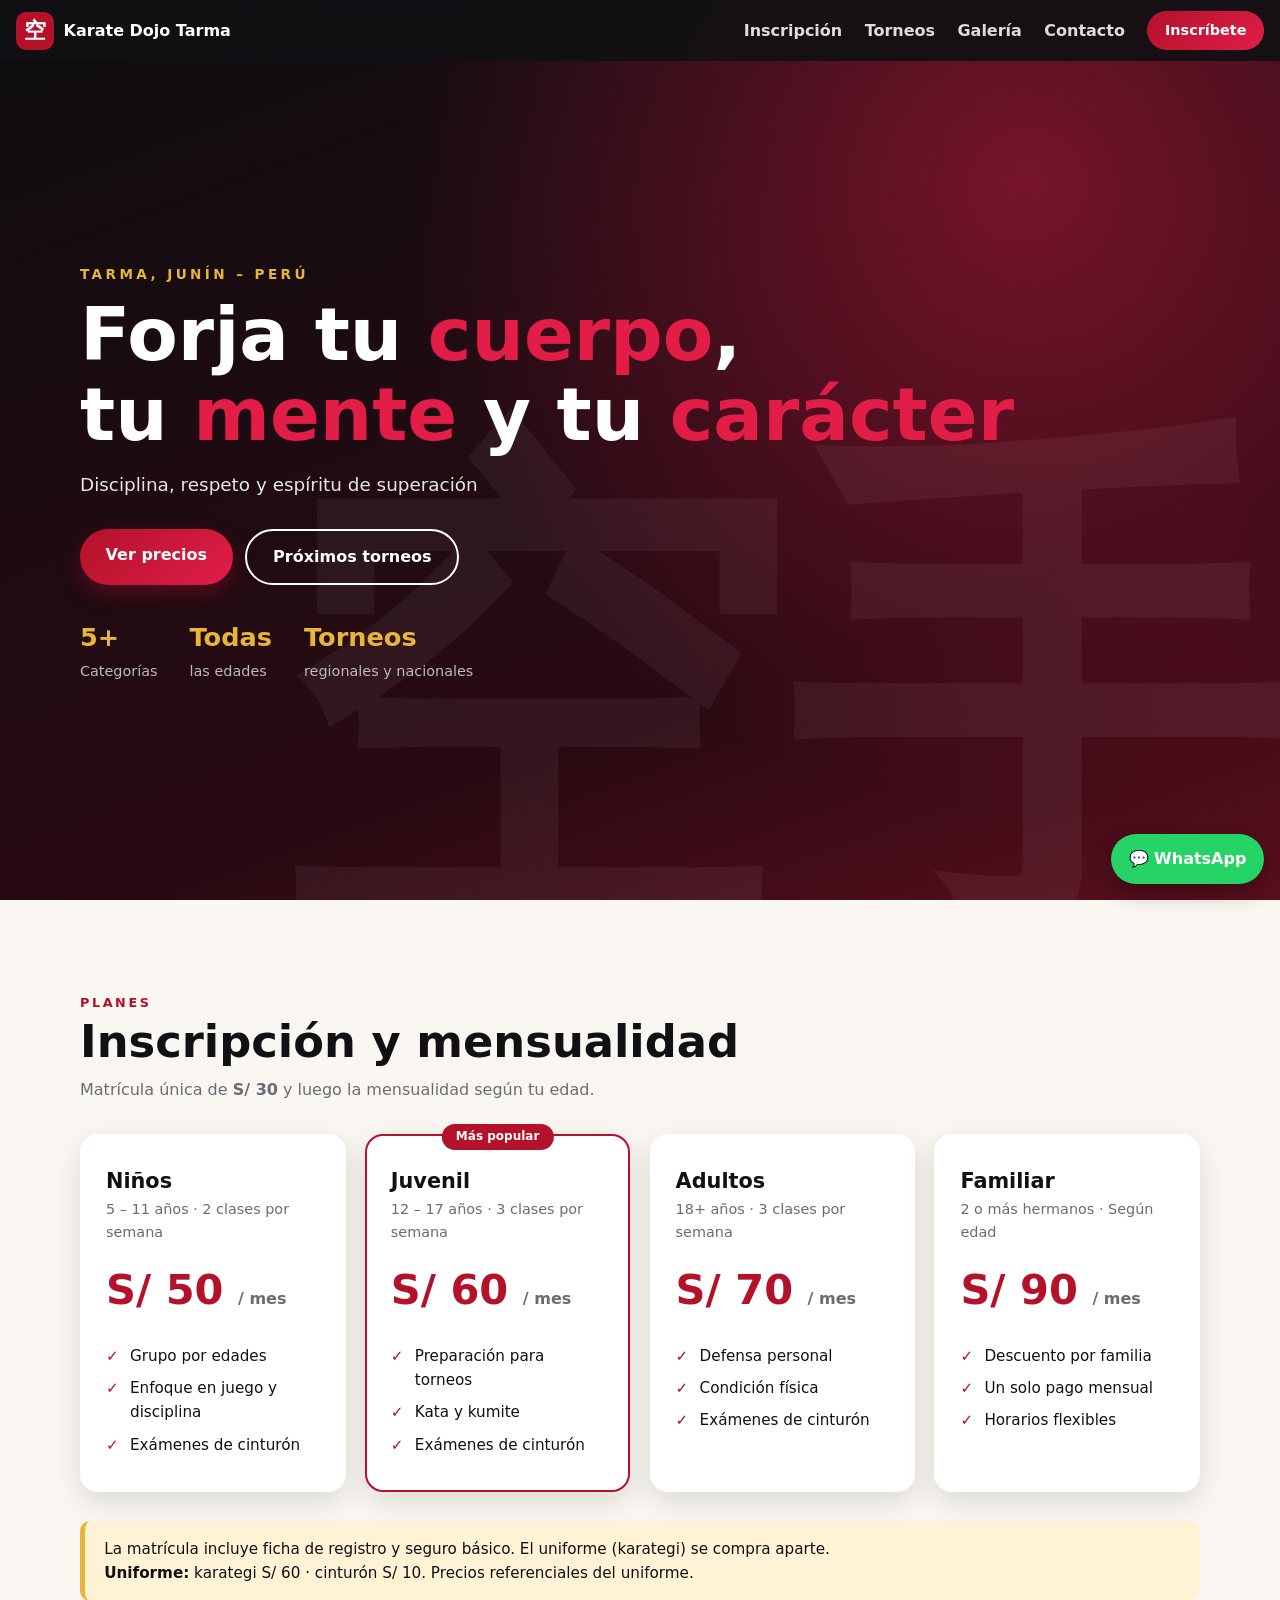
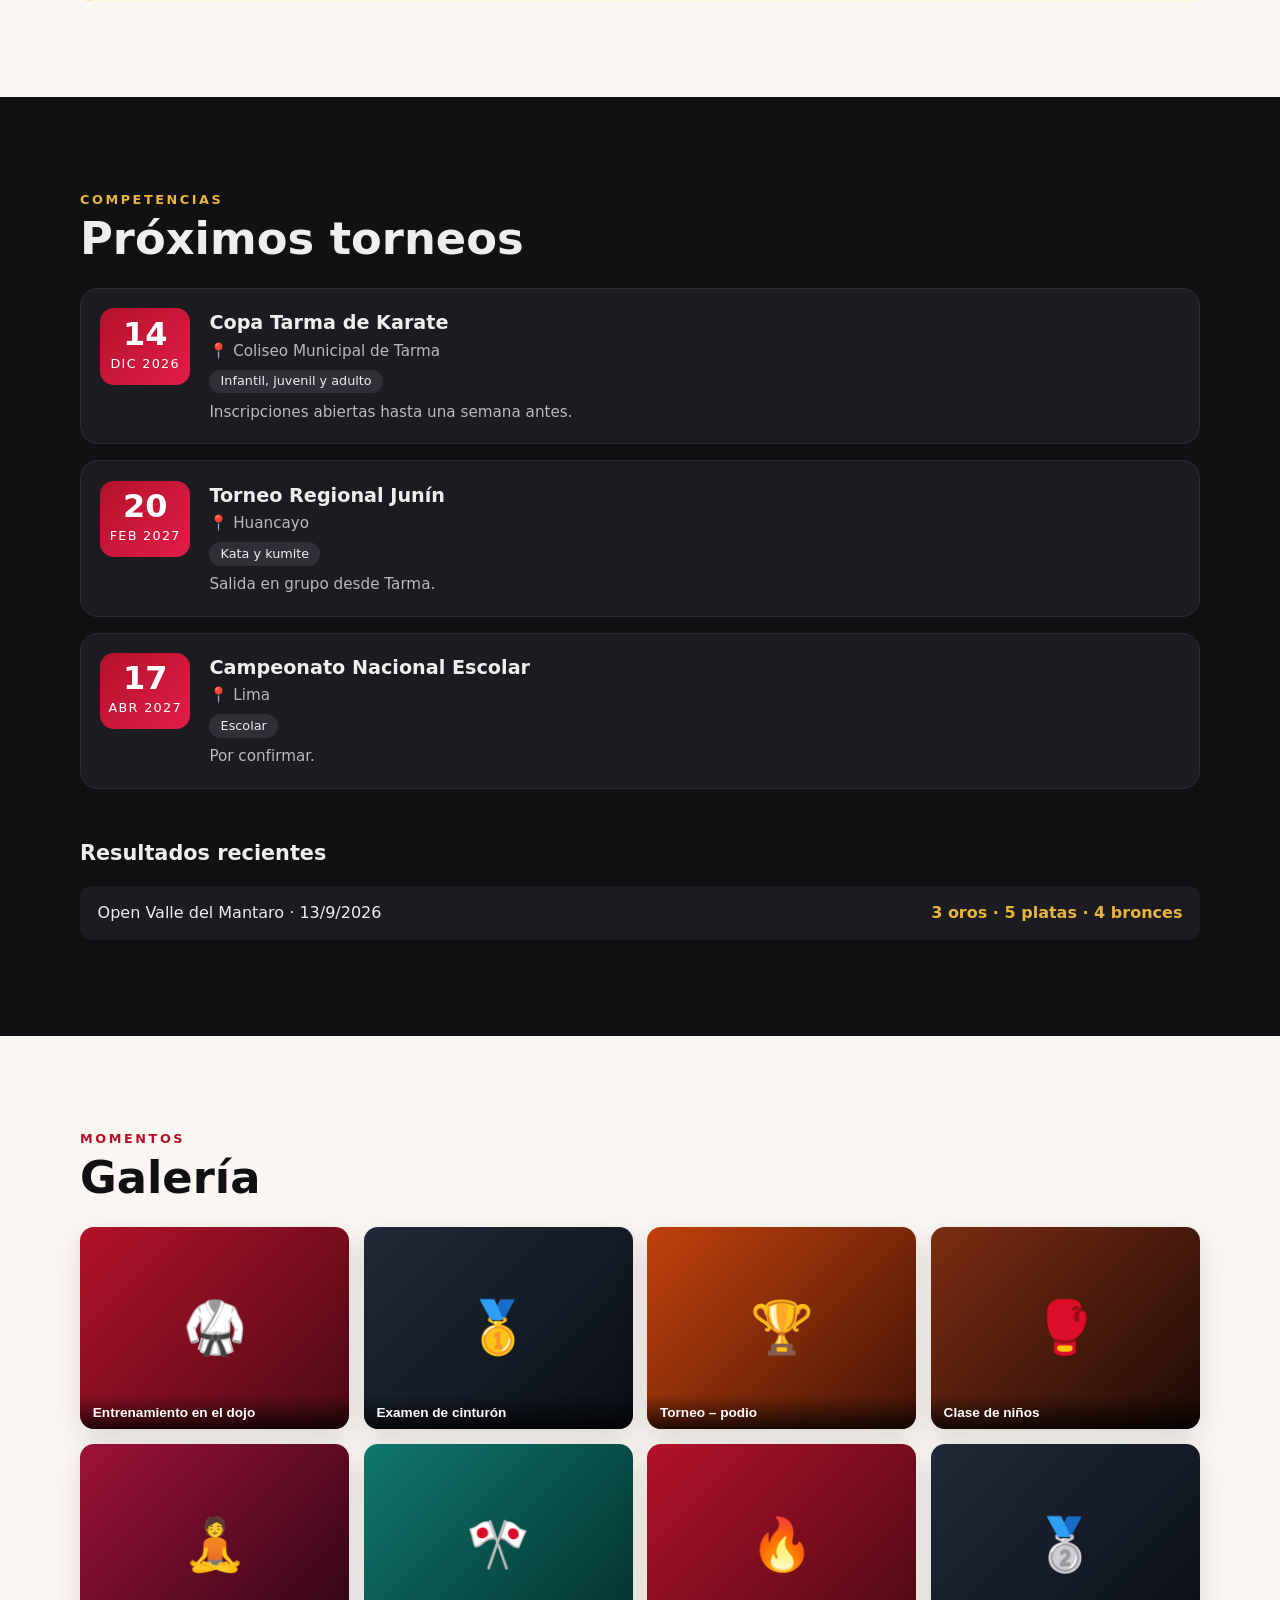
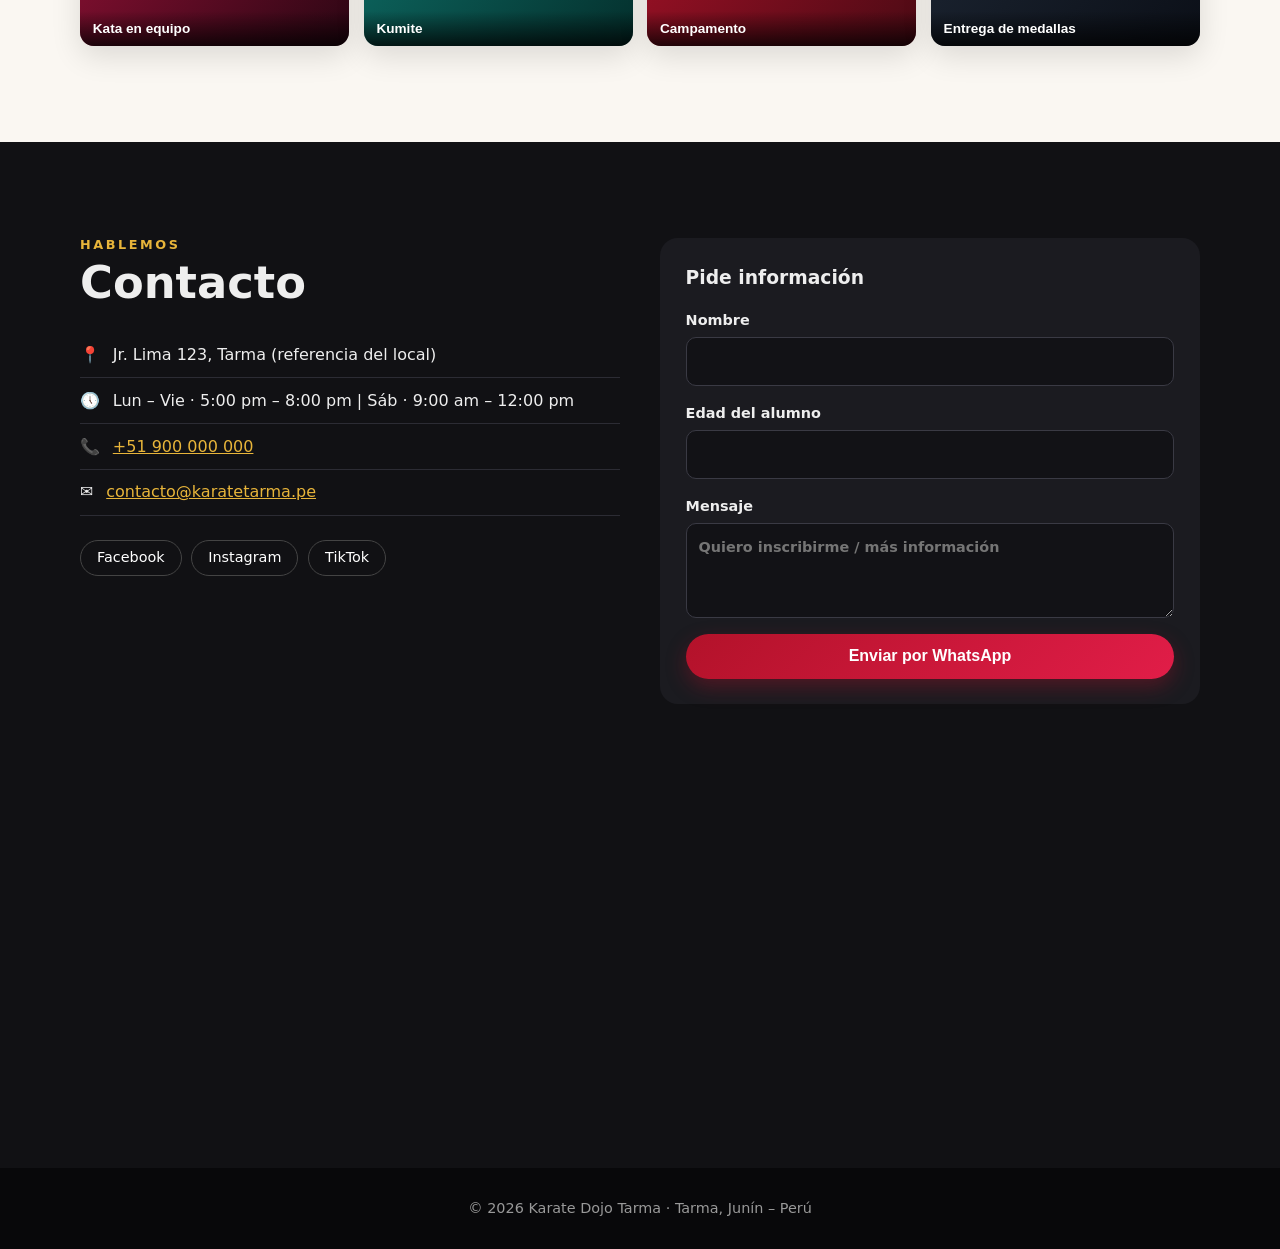
==== index.html @ 1d6685cf "Agrega página web estática de karate para Tarma Co-Authored-By: Claude Sonnet 5.5 <noreply@anthropic" ====
<!doctype html>
<html lang="es">
<head>
  <meta charset="utf-8">
  <meta name="viewport" content="width=device-width, initial-scale=1">
  <title>Karate Tarma – Inscripciones, torneos y contacto</title>
  <meta name="description" content="Academia de karate en Tarma, Junín. Precios de inscripción, próximos torneos, galería y contacto.">
  <meta name="theme-color" content="#b3122a">
  <link rel="icon" href="data:image/svg+xml,%3Csvg xmlns='http://www.w3.org/2000/svg' viewBox='0 0 100 100'%3E%3Crect width='100' height='100' rx='22' fill='%23b3122a'/%3E%3Ctext x='50' y='70' font-size='60' text-anchor='middle' fill='white'%3E空%3C/text%3E%3C/svg%3E">
  <link rel="stylesheet" href="css/styles.css">
</head>
<body>

<header class="nav" id="top">
  <a class="brand" href="#inicio"><span class="logo">空</span><span id="brandName">Karate Tarma</span></a>
  <button class="burger" id="burger" aria-label="Abrir menú" aria-expanded="false"><span></span><span></span><span></span></button>
  <nav id="menu">
    <a href="#inscripcion">Inscripción</a>
    <a href="#torneos">Torneos</a>
    <a href="#galeria">Galería</a>
    <a href="#contacto">Contacto</a>
    <a class="btn btn-sm" href="#contacto">Inscríbete</a>
  </nav>
</header>

<main>
  <section class="hero" id="inicio">
    <div class="hero-kanji" aria-hidden="true">空手</div>
    <div class="wrap hero-in">
      <p class="eyebrow" id="heroCiudad">Tarma, Junín</p>
      <h1>Forja tu <span>cuerpo</span>,<br>tu <span>mente</span> y tu <span>carácter</span></h1>
      <p class="lead" id="heroLema"></p>
      <div class="cta">
        <a class="btn" href="#inscripcion">Ver precios</a>
        <a class="btn btn-ghost" href="#torneos">Próximos torneos</a>
      </div>
      <ul class="stats">
        <li><b>5+</b><span>Categorías</span></li>
        <li><b>Todas</b><span>las edades</span></li>
        <li><b>Torneos</b><span>regionales y nacionales</span></li>
      </ul>
    </div>
  </section>

  <section class="sec" id="inscripcion">
    <div class="wrap">
      <h2 class="title"><small>Planes</small>Inscripción y mensualidad</h2>
      <p class="sub">Matrícula única de <b id="matricula"></b> y luego la mensualidad según tu edad.</p>
      <div class="cards" id="planes"></div>
      <div class="note" id="notaPrecios"></div>
    </div>
  </section>

  <section class="sec dark" id="torneos">
    <div class="wrap">
      <h2 class="title"><small>Competencias</small>Próximos torneos</h2>
      <div class="timeline" id="listaTorneos"></div>
      <h3 class="h3">Resultados recientes</h3>
      <div class="results" id="listaResultados"></div>
    </div>
  </section>

  <section class="sec" id="galeria">
    <div class="wrap">
      <h2 class="title"><small>Momentos</small>Galería</h2>
      <div class="grid" id="grid"></div>
    </div>
  </section>

  <section class="sec dark" id="contacto">
    <div class="wrap two">
      <div>
        <h2 class="title"><small>Hablemos</small>Contacto</h2>
        <ul class="info" id="info"></ul>
        <div class="social" id="social"></div>
      </div>
      <form class="form" id="form">
        <h3>Pide información</h3>
        <label>Nombre<input name="nombre" required autocomplete="name"></label>
        <label>Edad del alumno<input name="edad" type="number" min="3" max="99" required></label>
        <label>Mensaje<textarea name="mensaje" rows="3" placeholder="Quiero inscribirme / más información"></textarea></label>
        <button class="btn" type="submit">Enviar por WhatsApp</button>
      </form>
    </div>
    <div class="wrap"><iframe class="map" id="mapa" title="Ubicación en Tarma" loading="lazy"></iframe></div>
  </section>
</main>

<footer><p id="foot"></p></footer>

<a class="wa" id="waFloat" target="_blank" rel="noopener" aria-label="WhatsApp">💬 <span>WhatsApp</span></a>

<div class="lightbox" id="lb" hidden><button id="lbClose" aria-label="Cerrar">×</button><div id="lbBody"></div><p id="lbCap"></p></div>

<script src="js/datos.js"></script>
<script src="js/app.js"></script>
</body>
</html>
---- css/styles.css ----
:root{--red:#b3122a;--red2:#e11d48;--ink:#111114;--ink2:#1b1b20;--paper:#faf7f2;--mut:#6b6b73;--gold:#e8b53a;--r:18px;--sh:0 10px 30px rgba(0,0,0,.12)}
*{box-sizing:border-box;margin:0;padding:0}
html{scroll-behavior:smooth;scroll-padding-top:70px}
body{font-family:system-ui,-apple-system,"Segoe UI",Roboto,sans-serif;color:var(--ink);background:var(--paper);line-height:1.6;-webkit-text-size-adjust:100%}
img{max-width:100%;display:block}
.wrap{width:min(1120px,100% - 32px);margin-inline:auto}
.btn{display:inline-block;background:linear-gradient(135deg,var(--red),var(--red2));color:#fff;padding:.85rem 1.6rem;border-radius:999px;font-weight:700;text-decoration:none;border:0;cursor:pointer;font-size:1rem;box-shadow:0 8px 20px rgba(179,18,42,.35);transition:transform .2s}
.btn:hover{transform:translateY(-2px)}
.btn-sm{padding:.5rem 1.1rem;font-size:.9rem;box-shadow:none}
.btn-ghost{background:transparent;border:2px solid #fff;box-shadow:none}

/* nav */
.nav{position:fixed;inset:0 0 auto 0;z-index:50;display:flex;align-items:center;justify-content:space-between;padding:.7rem 1rem;background:rgba(17,17,20,.92);backdrop-filter:blur(8px);color:#fff}
.brand{display:flex;align-items:center;gap:.6rem;color:#fff;text-decoration:none;font-weight:800}
.logo{display:grid;place-items:center;width:38px;height:38px;border-radius:10px;background:var(--red);font-size:1.4rem}
.nav nav{display:flex;align-items:center;gap:1.4rem}
.nav nav a{color:#ddd;text-decoration:none;font-weight:600}
.nav nav a:hover{color:#fff}
.nav nav .btn{color:#fff}
.burger{display:none;background:none;border:0;width:40px;height:40px;cursor:pointer;flex-direction:column;justify-content:center;gap:5px;align-items:center}
.burger span{width:24px;height:3px;background:#fff;border-radius:2px}

/* hero */
.hero{position:relative;min-height:100svh;display:flex;align-items:center;color:#fff;overflow:hidden;
  background:radial-gradient(circle at 80% 20%,rgba(225,29,72,.45),transparent 50%),linear-gradient(160deg,#0d0d10,#2a0a12 70%,#5b0f1e)}
.hero-kanji{position:absolute;right:-2%;bottom:-6%;font-size:min(48vw,520px);font-weight:900;color:rgba(255,255,255,.05);line-height:1;pointer-events:none}
.hero-in{position:relative;padding:6rem 0 3rem}
.eyebrow{text-transform:uppercase;letter-spacing:.25em;color:var(--gold);font-weight:700;font-size:.85rem}
.hero h1{font-size:clamp(2.2rem,7vw,4.6rem);line-height:1.08;margin:.6rem 0 1rem;font-weight:900}
.hero h1 span{color:var(--red2)}
.lead{font-size:1.15rem;max-width:560px;color:#e5e5ea}
.cta{display:flex;flex-wrap:wrap;gap:.8rem;margin:1.8rem 0}
.stats{display:flex;flex-wrap:wrap;gap:2rem;list-style:none;margin-top:2rem}
.stats b{display:block;font-size:1.6rem;color:var(--gold)}
.stats span{color:#bbb;font-size:.9rem}

/* sections */
.sec{padding:clamp(3.5rem,8vw,6rem) 0}
.sec.dark{background:var(--ink);color:#eee}
.title{font-size:clamp(1.8rem,5vw,2.8rem);font-weight:900;line-height:1.15}
.title small{display:block;color:var(--red);text-transform:uppercase;letter-spacing:.2em;font-size:.8rem;margin-bottom:.3rem}
.dark .title small{color:var(--gold)}
.sub{color:var(--mut);margin:.6rem 0 2rem}
.h3{margin:3rem 0 1rem;font-size:1.3rem}

/* precios */
.cards{display:grid;grid-template-columns:repeat(auto-fit,minmax(230px,1fr));gap:1.2rem;margin-top:1.5rem}
.card{position:relative;background:#fff;border-radius:var(--r);padding:1.8rem 1.5rem;box-shadow:var(--sh);border:2px solid transparent;transition:transform .25s}
.card:hover{transform:translateY(-6px)}
.card.hot{border-color:var(--red);transform:scale(1.02)}
.card.hot::before{content:"Más popular";position:absolute;top:-12px;left:50%;transform:translateX(-50%);background:var(--red);color:#fff;font-size:.75rem;font-weight:700;padding:.2rem .9rem;border-radius:99px}
.card h3{font-size:1.3rem}
.card .age{color:var(--mut);font-size:.9rem}
.price{font-size:2.6rem;font-weight:900;color:var(--red);margin:.8rem 0 0}
.price small{font-size:1rem;color:var(--mut);font-weight:600}
.card ul{list-style:none;margin-top:1rem}
.card li{padding:.25rem 0 .25rem 1.5rem;position:relative;font-size:.95rem}
.card li::before{content:"✓";position:absolute;left:0;color:var(--red);font-weight:900}
.note{margin-top:1.8rem;background:#fff3d6;border-left:5px solid var(--gold);padding:1rem 1.2rem;border-radius:10px;font-size:.95rem}

/* torneos */
.timeline{display:grid;gap:1rem;margin-top:1.5rem}
.t{display:grid;grid-template-columns:90px 1fr;gap:1.2rem;background:var(--ink2);border-radius:var(--r);padding:1.2rem;border:1px solid #2c2c34}
.date{background:linear-gradient(135deg,var(--red),var(--red2));border-radius:14px;text-align:center;padding:.6rem .2rem;color:#fff;align-self:start}
.date b{display:block;font-size:2rem;line-height:1}
.date span{font-size:.8rem;text-transform:uppercase;letter-spacing:.1em}
.t h3{font-size:1.2rem}
.t p{color:#b9b9c2;font-size:.95rem}
.tag{display:inline-block;background:#2f2f38;border-radius:99px;padding:.1rem .7rem;font-size:.8rem;margin:.4rem .3rem 0 0}
.empty{color:#aaa;padding:1rem;border:2px dashed #444;border-radius:var(--r)}
.results{display:grid;gap:.7rem}
.r{background:var(--ink2);border-radius:12px;padding:.9rem 1.1rem;display:flex;flex-wrap:wrap;justify-content:space-between;gap:.4rem}
.r b{color:var(--gold)}

/* galería */
.grid{display:grid;grid-template-columns:repeat(auto-fill,minmax(230px,1fr));gap:.9rem;margin-top:1.5rem}
.ph{position:relative;aspect-ratio:4/3;border-radius:14px;overflow:hidden;cursor:pointer;border:0;padding:0;background:#ddd;box-shadow:var(--sh)}
.ph img{width:100%;height:100%;object-fit:cover;transition:transform .4s}
.ph:hover img{transform:scale(1.08)}
.ph.fake{display:grid;place-items:center;color:#fff;font-size:3.2rem}
.ph span{position:absolute;inset:auto 0 0 0;padding:.6rem .8rem;color:#fff;font-size:.85rem;font-weight:600;text-align:left;background:linear-gradient(transparent,rgba(0,0,0,.75))}
.lightbox{position:fixed;inset:0;z-index:100;background:rgba(0,0,0,.92);display:flex;flex-direction:column;align-items:center;justify-content:center;padding:1rem;color:#fff}
.lightbox[hidden]{display:none}
.lightbox img{max-height:80vh;border-radius:10px}
.lightbox .big{width:min(90vw,600px);aspect-ratio:4/3;border-radius:14px;display:grid;place-items:center;font-size:6rem}
#lbClose{position:absolute;top:10px;right:18px;background:none;border:0;color:#fff;font-size:2.6rem;cursor:pointer}
#lbCap{margin-top:.8rem}

/* contacto */
.two{display:grid;grid-template-columns:1fr 1fr;gap:2.5rem}
.info{list-style:none;margin:1.5rem 0}
.info li{padding:.6rem 0;border-bottom:1px solid #2c2c34;display:flex;gap:.8rem}
.info a{color:var(--gold)}
.social{display:flex;gap:.6rem;flex-wrap:wrap}
.social a{color:#fff;border:1px solid #444;border-radius:99px;padding:.35rem 1rem;text-decoration:none;font-size:.9rem}
.social a:hover{background:var(--red);border-color:var(--red)}
.form{background:var(--ink2);padding:1.6rem;border-radius:var(--r);display:grid;gap:1rem;align-self:start}
.form label{display:grid;gap:.3rem;font-weight:600;font-size:.9rem}
.form input,.form textarea{padding:.75rem;border-radius:10px;border:1px solid #3a3a44;background:#121216;color:#fff;font:inherit}
.form input:focus,.form textarea:focus{outline:2px solid var(--red2)}
.map{width:100%;height:320px;border:0;border-radius:var(--r);margin-top:2.5rem;filter:grayscale(.3)}
footer{background:#08080a;color:#999;text-align:center;padding:1.8rem 1rem;font-size:.9rem}
.wa{position:fixed;right:16px;bottom:16px;z-index:60;background:#25d366;color:#fff;text-decoration:none;font-weight:700;padding:.75rem 1.1rem;border-radius:99px;box-shadow:0 8px 22px rgba(0,0,0,.3)}

/* animación */
.rv{opacity:0;transform:translateY(24px);transition:.7s}
.rv.in{opacity:1;transform:none}
@media(prefers-reduced-motion:reduce){.rv{opacity:1;transform:none;transition:none}html{scroll-behavior:auto}}

/* móvil */
@media(max-width:820px){
  .burger{display:flex}
  .nav nav{position:absolute;top:100%;left:0;right:0;flex-direction:column;background:#111114;padding:1rem;gap:1rem;display:none}
  .nav nav.open{display:flex}
  .two{grid-template-columns:1fr}
  .t{grid-template-columns:72px 1fr}
  .wa span{display:none}
  .card.hot{transform:none}
  .grid{grid-template-columns:repeat(2,1fr);gap:.6rem}
  .ph.fake{font-size:2.4rem}
}
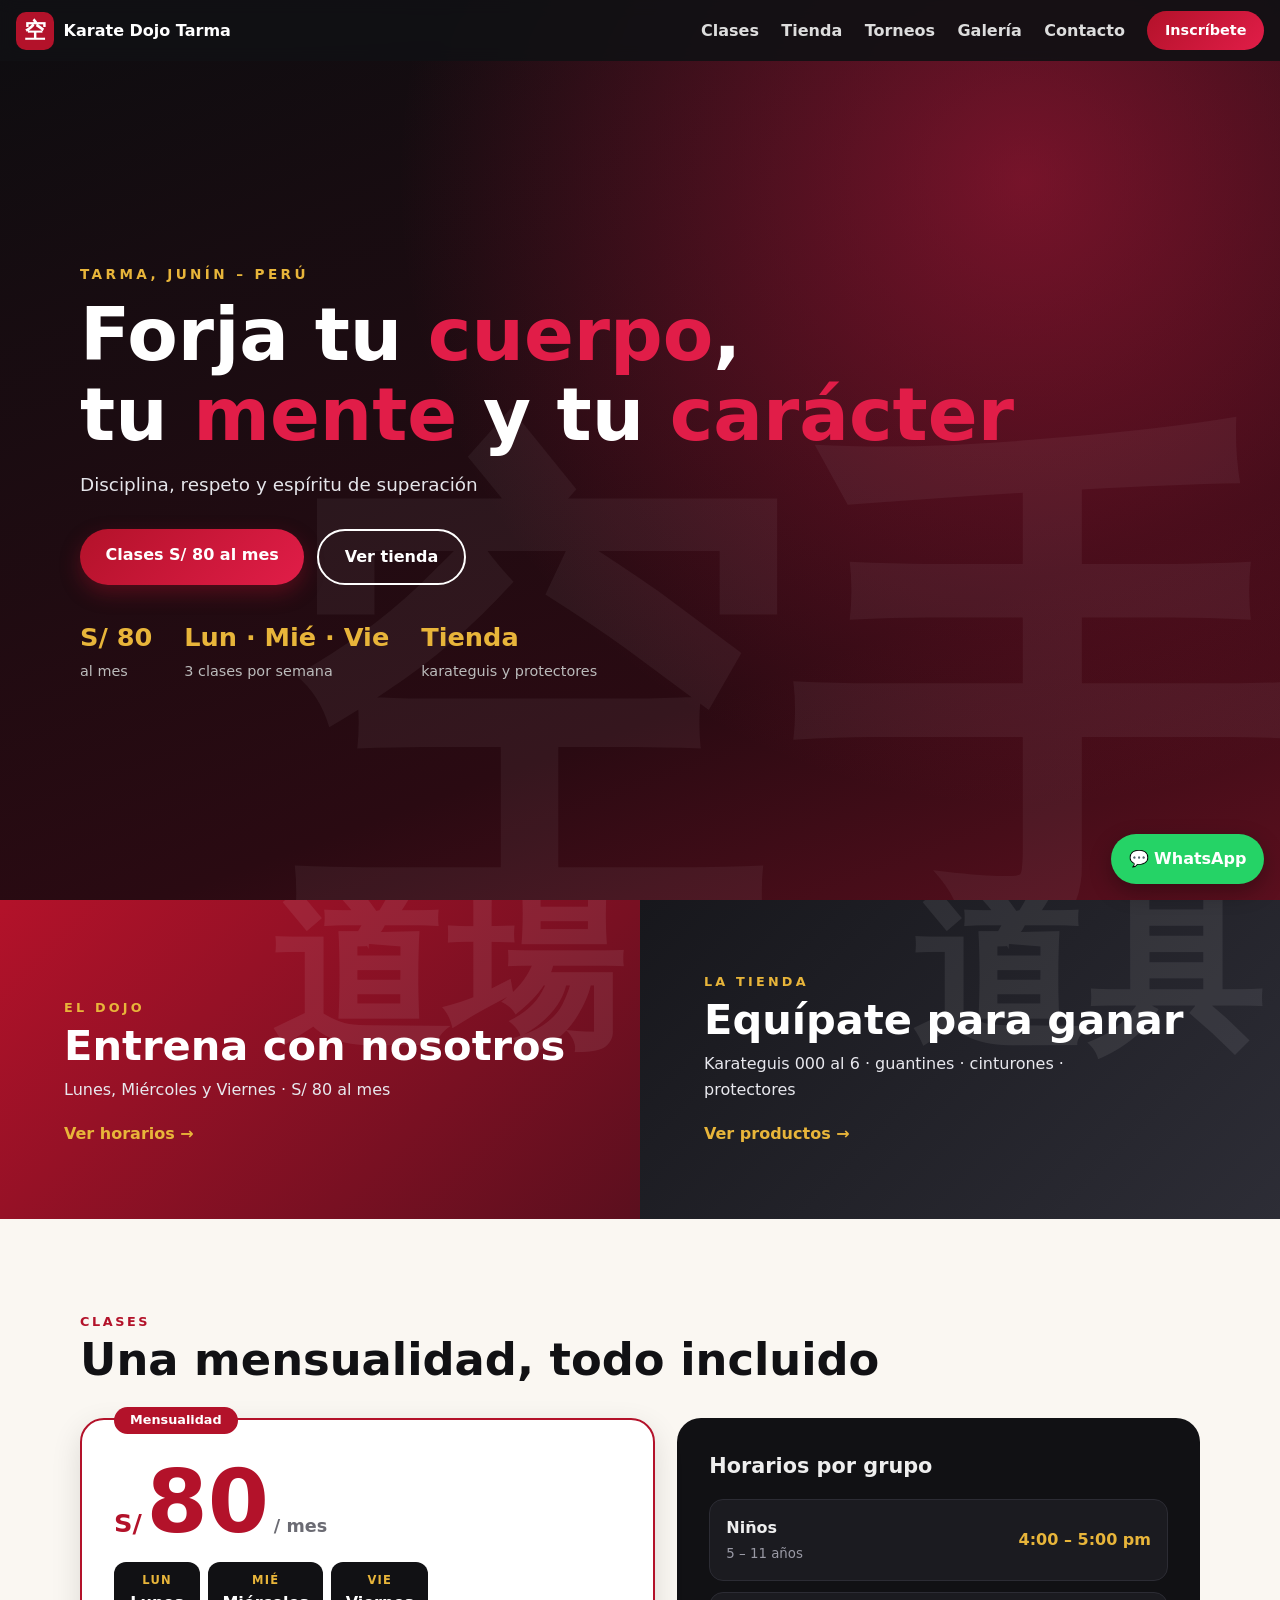
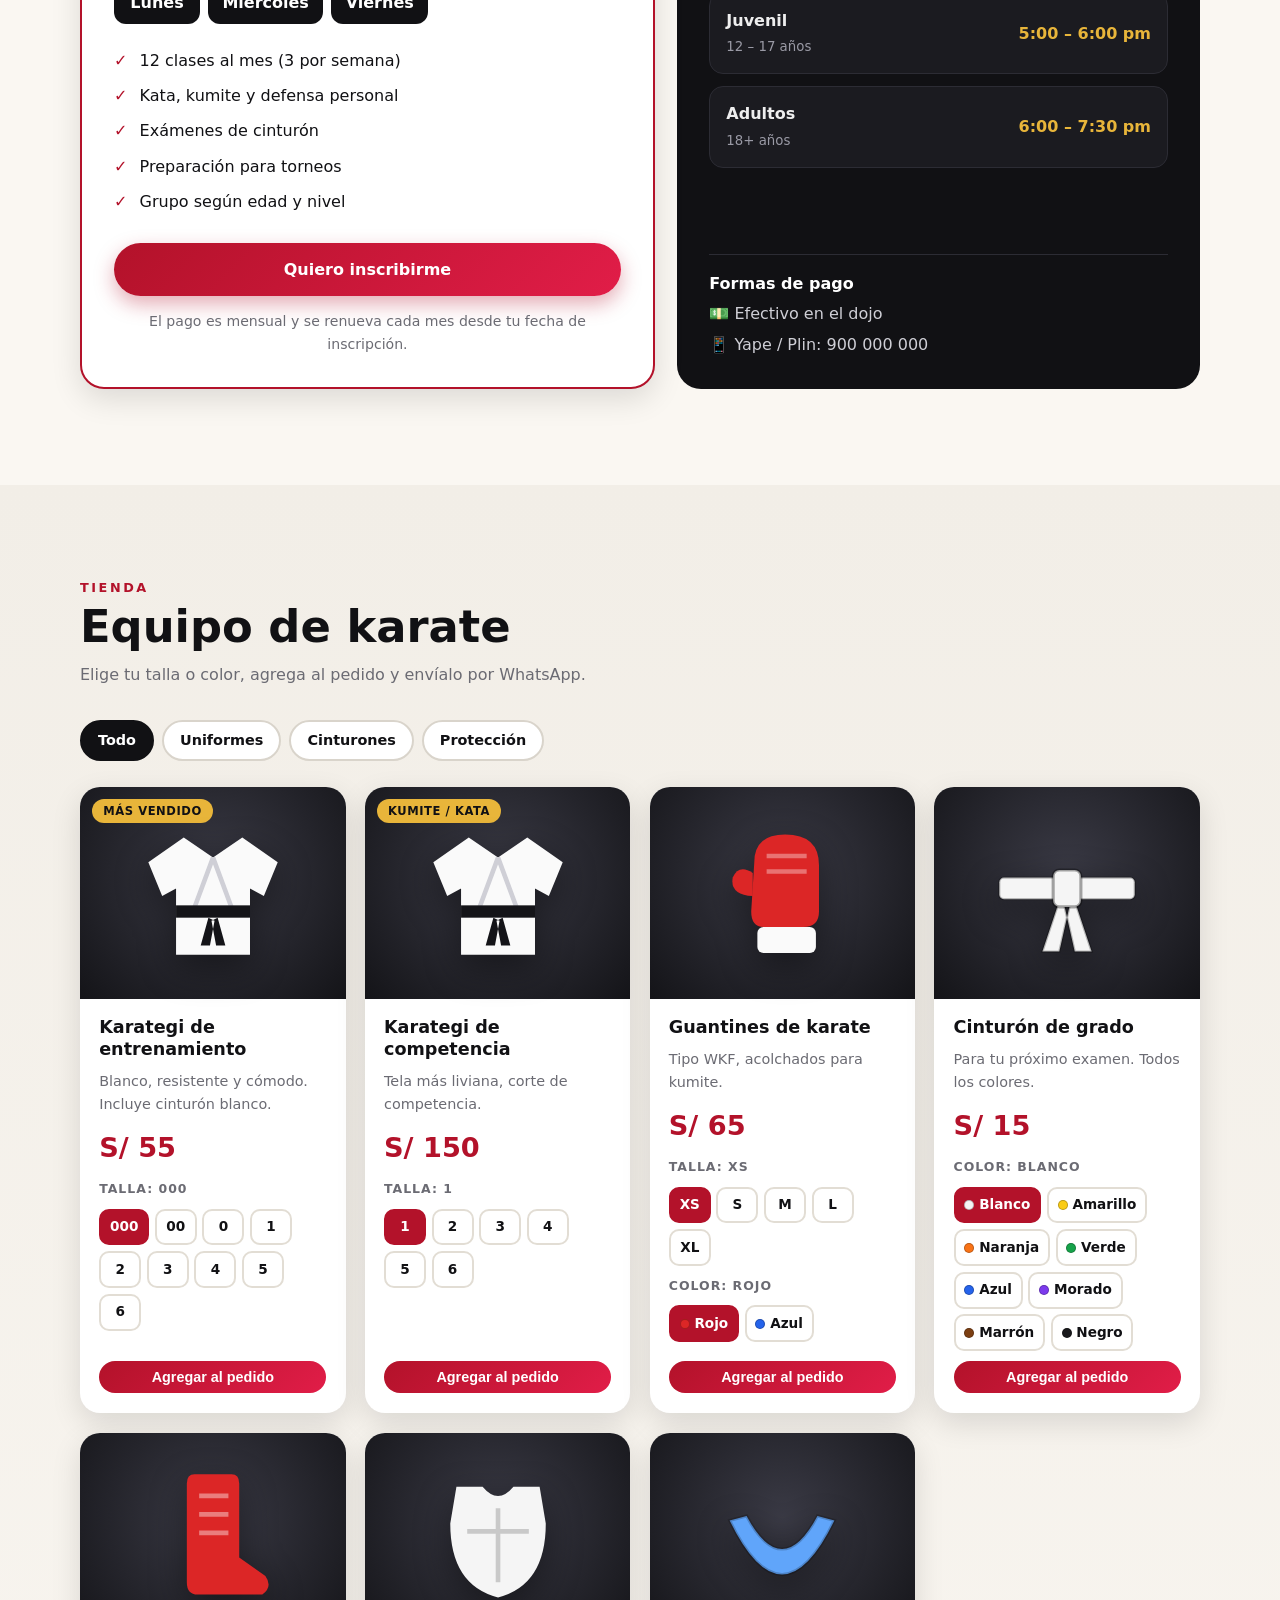
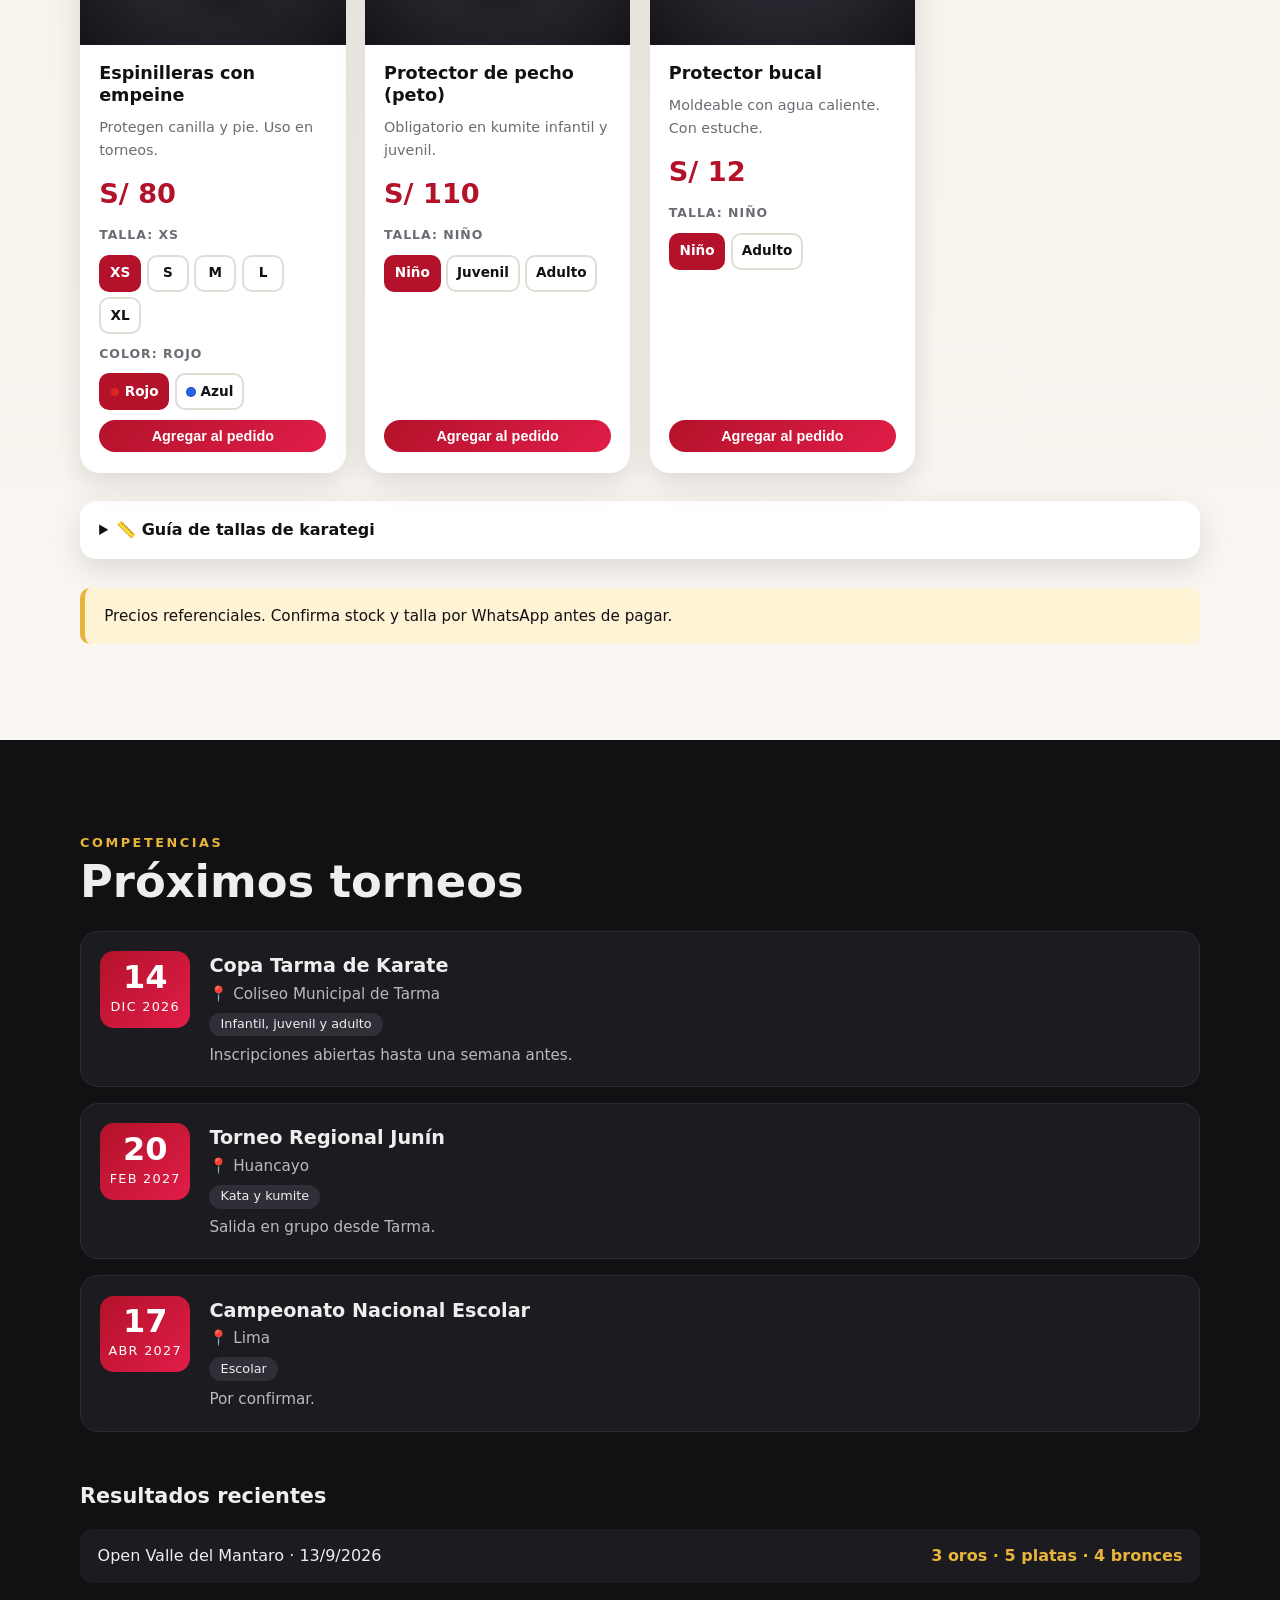
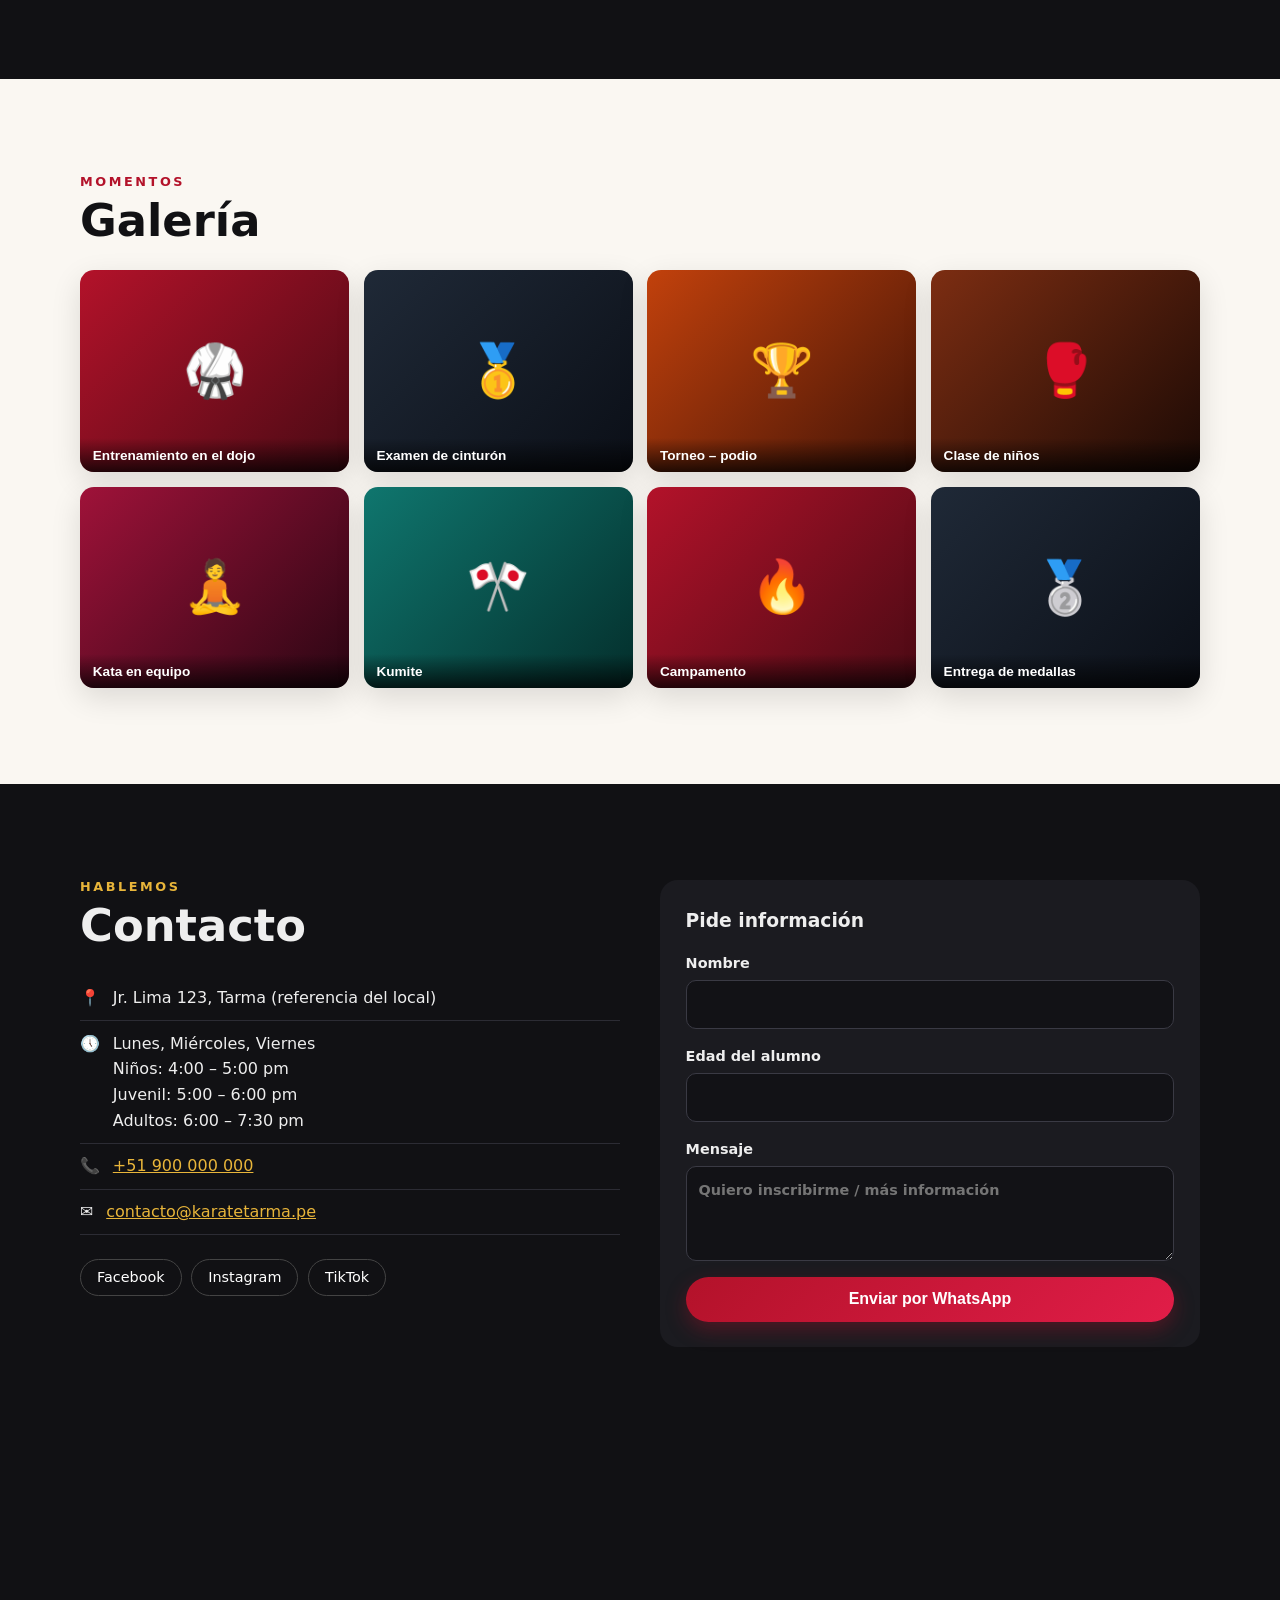
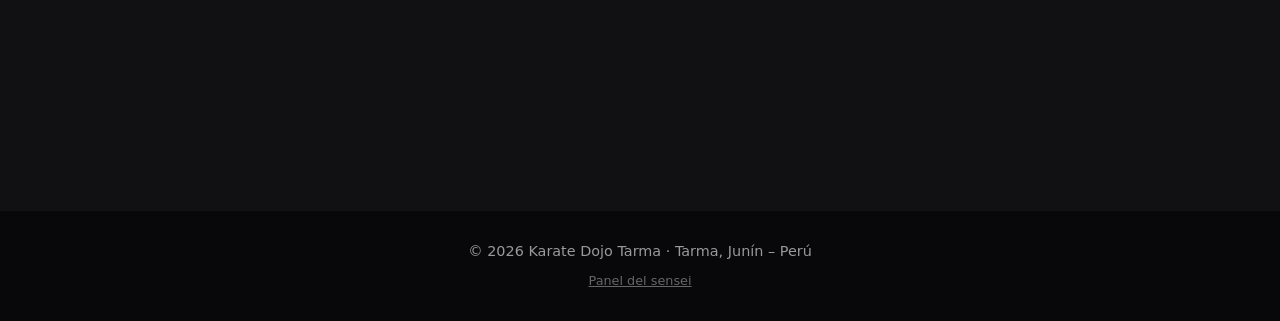
==== commit d48605f1: "Agrega tienda con carrito, plan mensual S/ 80 y panel del sensei - Página: sección Clases (lun, mié," ====
--- a/index.html
+++ b/index.html
@@ -3,8 +3,8 @@
 <head>
   <meta charset="utf-8">
   <meta name="viewport" content="width=device-width, initial-scale=1">
-  <title>Karate Tarma – Inscripciones, torneos y contacto</title>
-  <meta name="description" content="Academia de karate en Tarma, Junín. Precios de inscripción, próximos torneos, galería y contacto.">
+  <title>Karate Tarma – Clases y tienda de karate</title>
+  <meta name="description" content="Academia de karate en Tarma, Junín. Clases lunes, miércoles y viernes por S/ 80 al mes. Tienda de karateguis, guantines, cinturones y protectores.">
   <meta name="theme-color" content="#b3122a">
   <link rel="icon" href="data:image/svg+xml,%3Csvg xmlns='http://www.w3.org/2000/svg' viewBox='0 0 100 100'%3E%3Crect width='100' height='100' rx='22' fill='%23b3122a'/%3E%3Ctext x='50' y='70' font-size='60' text-anchor='middle' fill='white'%3E空%3C/text%3E%3C/svg%3E">
   <link rel="stylesheet" href="css/styles.css">
@@ -15,11 +15,12 @@
   <a class="brand" href="#inicio"><span class="logo">空</span><span id="brandName">Karate Tarma</span></a>
   <button class="burger" id="burger" aria-label="Abrir menú" aria-expanded="false"><span></span><span></span><span></span></button>
   <nav id="menu">
-    <a href="#inscripcion">Inscripción</a>
+    <a href="#clases">Clases</a>
+    <a href="#tienda">Tienda</a>
     <a href="#torneos">Torneos</a>
     <a href="#galeria">Galería</a>
     <a href="#contacto">Contacto</a>
-    <a class="btn btn-sm" href="#contacto">Inscríbete</a>
+    <a class="btn btn-sm" href="#clases">Inscríbete</a>
   </nav>
 </header>
 
@@ -31,23 +32,71 @@
       <h1>Forja tu <span>cuerpo</span>,<br>tu <span>mente</span> y tu <span>carácter</span></h1>
       <p class="lead" id="heroLema"></p>
       <div class="cta">
-        <a class="btn" href="#inscripcion">Ver precios</a>
-        <a class="btn btn-ghost" href="#torneos">Próximos torneos</a>
+        <a class="btn" href="#clases" id="ctaPrecio">Clases S/ 80 al mes</a>
+        <a class="btn btn-ghost" href="#tienda">Ver tienda</a>
       </div>
       <ul class="stats">
-        <li><b>5+</b><span>Categorías</span></li>
-        <li><b>Todas</b><span>las edades</span></li>
-        <li><b>Torneos</b><span>regionales y nacionales</span></li>
+        <li><b id="statPrecio">S/ 80</b><span>al mes</span></li>
+        <li><b id="statDias">Lun · Mié · Vie</b><span>3 clases por semana</span></li>
+        <li><b>Tienda</b><span>karateguis y protectores</span></li>
       </ul>
     </div>
   </section>
 
-  <section class="sec" id="inscripcion">
+  <!-- Dos mundos: clases y tienda -->
+  <section class="split">
+    <a class="half half-dojo rv" href="#clases">
+      <span class="half-k" aria-hidden="true">道場</span>
+      <small>El dojo</small>
+      <h2>Entrena con nosotros</h2>
+      <p id="splitClases">Lunes, miércoles y viernes · S/ 80 al mes</p>
+      <span class="half-go">Ver horarios →</span>
+    </a>
+    <a class="half half-shop rv" href="#tienda">
+      <span class="half-k" aria-hidden="true">道具</span>
+      <small>La tienda</small>
+      <h2>Equípate para ganar</h2>
+      <p>Karateguis 000 al 6 · guantines · cinturones · protectores</p>
+      <span class="half-go">Ver productos →</span>
+    </a>
+  </section>
+
+  <section class="sec" id="clases">
     <div class="wrap">
-      <h2 class="title"><small>Planes</small>Inscripción y mensualidad</h2>
-      <p class="sub">Matrícula única de <b id="matricula"></b> y luego la mensualidad según tu edad.</p>
-      <div class="cards" id="planes"></div>
-      <div class="note" id="notaPrecios"></div>
+      <h2 class="title"><small>Clases</small>Una mensualidad, todo incluido</h2>
+      <div class="plan">
+        <div class="plan-main rv">
+          <span class="plan-tag">Mensualidad</span>
+          <div class="plan-price"><span>S/</span><b id="precioClase">80</b><small>/ mes</small></div>
+          <div class="days" id="dias"></div>
+          <ul class="check" id="incluye"></ul>
+          <a class="btn btn-block" id="btnInscribir" target="_blank" rel="noopener">Quiero inscribirme</a>
+          <p class="plan-note" id="notaClases"></p>
+        </div>
+        <div class="plan-side rv">
+          <h3>Horarios por grupo</h3>
+          <div class="hours" id="horarios"></div>
+          <div class="pay">
+            <b>Formas de pago</b>
+            <span>💵 Efectivo en el dojo</span>
+            <span id="payYape">📱 Yape / Plin</span>
+          </div>
+        </div>
+      </div>
+    </div>
+  </section>
+
+  <section class="sec shop" id="tienda">
+    <div class="wrap">
+      <h2 class="title"><small>Tienda</small>Equipo de karate</h2>
+      <p class="sub">Elige tu talla o color, agrega al pedido y envíalo por WhatsApp.</p>
+      <div class="filters" id="filtros"></div>
+      <div class="products" id="productos"></div>
+      <details class="sizes">
+        <summary>📏 Guía de tallas de karategi</summary>
+        <div class="sizes-tbl"><table><thead><tr><th>Talla</th><th>Estatura</th><th>Edad aprox.</th></tr></thead><tbody id="guia"></tbody></table></div>
+      </details>
+      <p class="note" id="notaTienda"></p>
     </div>
   </section>
 
@@ -86,9 +135,22 @@
   </section>
 </main>
 
-<footer><p id="foot"></p></footer>
+<footer><p id="foot"></p><a class="foot-link" href="panel.html">Panel del sensei</a></footer>
 
+<!-- Carrito -->
+<button class="cart-btn" id="cartBtn" aria-label="Ver pedido" hidden>🛒 <span id="cartCount">0</span></button>
 <a class="wa" id="waFloat" target="_blank" rel="noopener" aria-label="WhatsApp">💬 <span>WhatsApp</span></a>
+<div class="drawer-bg" id="drawerBg" hidden></div>
+<aside class="drawer" id="drawer" aria-label="Tu pedido" aria-hidden="true">
+  <div class="drawer-head"><h3>Tu pedido</h3><button id="drawerClose" aria-label="Cerrar">×</button></div>
+  <div class="drawer-body" id="cartList"></div>
+  <div class="drawer-foot">
+    <div class="total"><span>Total</span><b id="cartTotal">S/ 0</b></div>
+    <button class="btn btn-block" id="cartSend">Enviar pedido por WhatsApp</button>
+    <button class="link" id="cartClear">Vaciar pedido</button>
+  </div>
+</aside>
+<div class="toast" id="toast" role="status"></div>
 
 <div class="lightbox" id="lb" hidden><button id="lbClose" aria-label="Cerrar">×</button><div id="lbBody"></div><p id="lbCap"></p></div>
 
--- a/css/styles.css
+++ b/css/styles.css
@@ -1,4 +1,5 @@
 :root{--red:#b3122a;--red2:#e11d48;--ink:#111114;--ink2:#1b1b20;--paper:#faf7f2;--mut:#6b6b73;--gold:#e8b53a;--r:18px;--sh:0 10px 30px rgba(0,0,0,.12)}
+[hidden]{display:none!important}
 *{box-sizing:border-box;margin:0;padding:0}
 html{scroll-behavior:smooth;scroll-padding-top:70px}
 body{font-family:system-ui,-apple-system,"Segoe UI",Roboto,sans-serif;color:var(--ink);background:var(--paper);line-height:1.6;-webkit-text-size-adjust:100%}
@@ -42,21 +43,6 @@
 .dark .title small{color:var(--gold)}
 .sub{color:var(--mut);margin:.6rem 0 2rem}
 .h3{margin:3rem 0 1rem;font-size:1.3rem}
-
-/* precios */
-.cards{display:grid;grid-template-columns:repeat(auto-fit,minmax(230px,1fr));gap:1.2rem;margin-top:1.5rem}
-.card{position:relative;background:#fff;border-radius:var(--r);padding:1.8rem 1.5rem;box-shadow:var(--sh);border:2px solid transparent;transition:transform .25s}
-.card:hover{transform:translateY(-6px)}
-.card.hot{border-color:var(--red);transform:scale(1.02)}
-.card.hot::before{content:"Más popular";position:absolute;top:-12px;left:50%;transform:translateX(-50%);background:var(--red);color:#fff;font-size:.75rem;font-weight:700;padding:.2rem .9rem;border-radius:99px}
-.card h3{font-size:1.3rem}
-.card .age{color:var(--mut);font-size:.9rem}
-.price{font-size:2.6rem;font-weight:900;color:var(--red);margin:.8rem 0 0}
-.price small{font-size:1rem;color:var(--mut);font-weight:600}
-.card ul{list-style:none;margin-top:1rem}
-.card li{padding:.25rem 0 .25rem 1.5rem;position:relative;font-size:.95rem}
-.card li::before{content:"✓";position:absolute;left:0;color:var(--red);font-weight:900}
-.note{margin-top:1.8rem;background:#fff3d6;border-left:5px solid var(--gold);padding:1rem 1.2rem;border-radius:10px;font-size:.95rem}
 
 /* torneos */
 .timeline{display:grid;gap:1rem;margin-top:1.5rem}
@@ -115,7 +101,118 @@
   .two{grid-template-columns:1fr}
   .t{grid-template-columns:72px 1fr}
   .wa span{display:none}
-  .card.hot{transform:none}
   .grid{grid-template-columns:repeat(2,1fr);gap:.6rem}
   .ph.fake{font-size:2.4rem}
 }
+
+/* ===== utilidades ===== */
+.btn-block{display:block;width:100%;text-align:center}
+.link{background:none;border:0;color:var(--mut);text-decoration:underline;cursor:pointer;font:inherit;font-size:.9rem;margin-top:.6rem}
+.note{margin-top:1.8rem;background:#fff3d6;border-left:5px solid var(--gold);padding:1rem 1.2rem;border-radius:10px;font-size:.95rem}
+.check{list-style:none}
+.check li{padding:.3rem 0 .3rem 1.6rem;position:relative}
+.check li::before{content:"✓";position:absolute;left:0;color:var(--red);font-weight:900}
+
+/* ===== dos mundos ===== */
+.split{display:grid;grid-template-columns:1fr 1fr}
+.half{position:relative;overflow:hidden;padding:clamp(2.5rem,6vw,4.5rem) clamp(1.2rem,5vw,4rem);color:#fff;text-decoration:none;min-height:300px;display:flex;flex-direction:column;justify-content:flex-end;transition:filter .3s}
+.half:hover{filter:brightness(1.12)}
+.half-dojo{background:linear-gradient(135deg,#b3122a,#5b0f1e)}
+.half-shop{background:linear-gradient(135deg,#17171c,#2d2d36)}
+.half-k{position:absolute;top:-.1em;right:.1em;font-size:clamp(6rem,16vw,11rem);font-weight:900;color:rgba(255,255,255,.08);line-height:1}
+.half small{text-transform:uppercase;letter-spacing:.25em;color:var(--gold);font-weight:700;font-size:.8rem}
+.half h2{font-size:clamp(1.7rem,4vw,2.6rem);font-weight:900;line-height:1.1;margin:.3rem 0 .5rem}
+.half p{color:#e8e8ee;max-width:420px}
+.half-go{margin-top:1.2rem;font-weight:800;color:var(--gold)}
+
+/* ===== plan mensual ===== */
+.plan{display:grid;grid-template-columns:1.1fr 1fr;gap:1.4rem;margin-top:2rem}
+.plan-main{position:relative;background:#fff;border-radius:24px;padding:2rem;box-shadow:var(--sh);border:2px solid var(--red)}
+.plan-tag{position:absolute;top:-13px;left:2rem;background:var(--red);color:#fff;font-weight:700;font-size:.8rem;padding:.2rem 1rem;border-radius:99px}
+.plan-price{display:flex;align-items:baseline;gap:.3rem;color:var(--red);margin:.4rem 0 1rem}
+.plan-price span{font-size:1.6rem;font-weight:800}
+.plan-price b{font-size:clamp(4rem,12vw,5.5rem);line-height:1;font-weight:900}
+.plan-price small{color:var(--mut);font-size:1.1rem;font-weight:600}
+.days{display:flex;flex-wrap:wrap;gap:.5rem;margin-bottom:1.2rem}
+.day{background:var(--ink);color:#fff;border-radius:12px;padding:.55rem .9rem;font-weight:800;text-align:center;min-width:86px}
+.day small{display:block;color:var(--gold);font-size:.72rem;letter-spacing:.1em;text-transform:uppercase}
+.plan-main .check{margin-bottom:1.5rem}
+.plan-note{color:var(--mut);font-size:.88rem;margin-top:.9rem;text-align:center}
+.plan-side{background:var(--ink);color:#eee;border-radius:24px;padding:2rem;display:flex;flex-direction:column;gap:1rem}
+.plan-side h3{font-size:1.3rem}
+.hours{display:grid;gap:.7rem}
+.hour{display:flex;justify-content:space-between;align-items:center;gap:1rem;background:var(--ink2);border:1px solid #2c2c34;border-radius:14px;padding:.9rem 1rem}
+.hour b{display:block}
+.hour small{color:#9a9aa5}
+.hour span{color:var(--gold);font-weight:800;white-space:nowrap}
+.pay{margin-top:auto;display:grid;gap:.3rem;border-top:1px solid #2c2c34;padding-top:1rem;color:#cfcfd6}
+.pay b{color:#fff}
+
+/* ===== tienda ===== */
+.shop{background:linear-gradient(180deg,#f2eee7,var(--paper))}
+.filters{display:flex;gap:.5rem;overflow-x:auto;padding-bottom:.4rem;margin-bottom:1.2rem;scrollbar-width:none}
+.chip{border:2px solid #d9d4cb;background:#fff;border-radius:99px;padding:.45rem 1rem;font:inherit;font-weight:700;font-size:.9rem;cursor:pointer;white-space:nowrap;color:var(--ink)}
+.chip.on{background:var(--ink);border-color:var(--ink);color:#fff}
+.products{display:grid;grid-template-columns:repeat(auto-fill,minmax(250px,1fr));gap:1.2rem}
+.prod{background:#fff;border-radius:20px;overflow:hidden;box-shadow:var(--sh);display:flex;flex-direction:column}
+.prod-img{position:relative;aspect-ratio:5/4;display:grid;place-items:center;background:radial-gradient(circle at 50% 40%,#3a3a45,#141418)}
+.prod-img svg{width:58%;height:auto;filter:drop-shadow(0 12px 18px rgba(0,0,0,.45));transition:transform .4s,color .3s}
+.prod:hover .prod-img svg{transform:scale(1.06) rotate(-3deg)}
+.prod-img img{width:100%;height:100%;object-fit:cover}
+.badge{position:absolute;top:12px;left:12px;background:var(--gold);color:var(--ink);font-weight:800;font-size:.72rem;padding:.2rem .7rem;border-radius:99px;text-transform:uppercase;letter-spacing:.05em}
+.prod-body{padding:1.1rem 1.2rem 1.3rem;display:flex;flex-direction:column;gap:.6rem;flex:1}
+.prod-body h3{font-size:1.1rem;line-height:1.25}
+.prod-body p{color:var(--mut);font-size:.9rem}
+.prod-price{font-size:1.7rem;font-weight:900;color:var(--red)}
+.prod-price small{font-size:.85rem;color:var(--mut);font-weight:600}
+.opt-l{font-size:.78rem;font-weight:800;text-transform:uppercase;letter-spacing:.08em;color:var(--mut)}
+.opts{display:flex;flex-wrap:wrap;gap:.35rem}
+.opt{min-width:42px;border:2px solid #e2ddd4;background:#fff;border-radius:10px;padding:.35rem .55rem;font:inherit;font-weight:800;font-size:.85rem;cursor:pointer;color:var(--ink)}
+.opt.on{border-color:var(--red);background:var(--red);color:#fff}
+.opt .dot{display:inline-block;width:10px;height:10px;border-radius:50%;margin-right:.3rem;vertical-align:-1px;border:1px solid rgba(0,0,0,.25)}
+.prod .btn{margin-top:auto}
+.sizes{margin-top:1.8rem;background:#fff;border-radius:16px;box-shadow:var(--sh);padding:1rem 1.2rem}
+.sizes summary{cursor:pointer;font-weight:800}
+.sizes-tbl{overflow-x:auto;margin-top:.8rem}
+.sizes table{width:100%;border-collapse:collapse;font-size:.92rem}
+.sizes th,.sizes td{padding:.5rem .6rem;text-align:left;border-bottom:1px solid #eee}
+.sizes th{color:var(--mut);font-size:.78rem;text-transform:uppercase;letter-spacing:.06em}
+.sizes td:first-child{font-weight:900;color:var(--red)}
+
+/* ===== carrito ===== */
+.cart-btn{position:fixed;right:16px;bottom:78px;z-index:60;background:var(--ink);color:#fff;border:0;font:inherit;font-weight:800;padding:.75rem 1.1rem;border-radius:99px;box-shadow:0 8px 22px rgba(0,0,0,.35);cursor:pointer}
+.cart-btn span{background:var(--red);border-radius:99px;padding:.05rem .5rem;margin-left:.2rem}
+.cart-btn.bump{animation:bump .4s}
+@keyframes bump{50%{transform:scale(1.15)}}
+.drawer-bg{position:fixed;inset:0;background:rgba(0,0,0,.5);z-index:90}
+.drawer{position:fixed;top:0;right:0;bottom:0;width:min(400px,100%);background:#fff;z-index:95;display:flex;flex-direction:column;transform:translateX(100%);transition:transform .3s,visibility .3s;visibility:hidden}
+.drawer.open{transform:none;visibility:visible;box-shadow:-10px 0 30px rgba(0,0,0,.2)}
+.drawer-head{display:flex;justify-content:space-between;align-items:center;padding:1rem 1.2rem;border-bottom:1px solid #eee}
+.drawer-head button{background:none;border:0;font-size:2rem;cursor:pointer;line-height:1}
+.drawer-body{flex:1;overflow-y:auto;padding:1rem 1.2rem;display:grid;gap:.8rem;align-content:start}
+.ci{display:grid;grid-template-columns:1fr auto;gap:.3rem .8rem;border-bottom:1px solid #f0f0f0;padding-bottom:.8rem}
+.ci b{font-size:.95rem}
+.ci small{color:var(--mut)}
+.ci .qty{display:flex;align-items:center;gap:.4rem}
+.ci .qty button{width:30px;height:30px;border-radius:8px;border:1px solid #ddd;background:#fff;font-weight:800;cursor:pointer}
+.ci .sub{color:var(--red);font-weight:800;text-align:right;margin:0}
+.drawer-foot{padding:1rem 1.2rem;border-top:1px solid #eee;text-align:center}
+.total{display:flex;justify-content:space-between;font-size:1.2rem;margin-bottom:.8rem}
+.total b{color:var(--red)}
+.empty-cart{color:var(--mut);text-align:center;padding:2rem 0}
+.toast{position:fixed;left:50%;bottom:24px;transform:translate(-50%,200%);opacity:0;background:var(--ink);color:#fff;padding:.7rem 1.2rem;border-radius:99px;z-index:120;font-weight:700;transition:transform .3s;pointer-events:none;max-width:calc(100% - 32px);text-align:center}
+.toast.show{transform:translate(-50%,0);opacity:1}
+footer .foot-link{display:inline-block;margin-top:.5rem;color:#666;font-size:.8rem}
+
+@media(max-width:820px){
+  .split,.plan{grid-template-columns:1fr}
+  .half{min-height:230px}
+  .products{grid-template-columns:repeat(2,1fr);gap:.7rem}
+  .prod-body{padding:.8rem}
+  .prod-body h3{font-size:.95rem}
+  .prod-body p{display:none}
+  .prod-price{font-size:1.3rem}
+  .opt{min-width:36px;padding:.3rem .4rem;font-size:.78rem}
+  .plan-main,.plan-side{padding:1.5rem}
+}
+@media(max-width:360px){.products{grid-template-columns:1fr}}
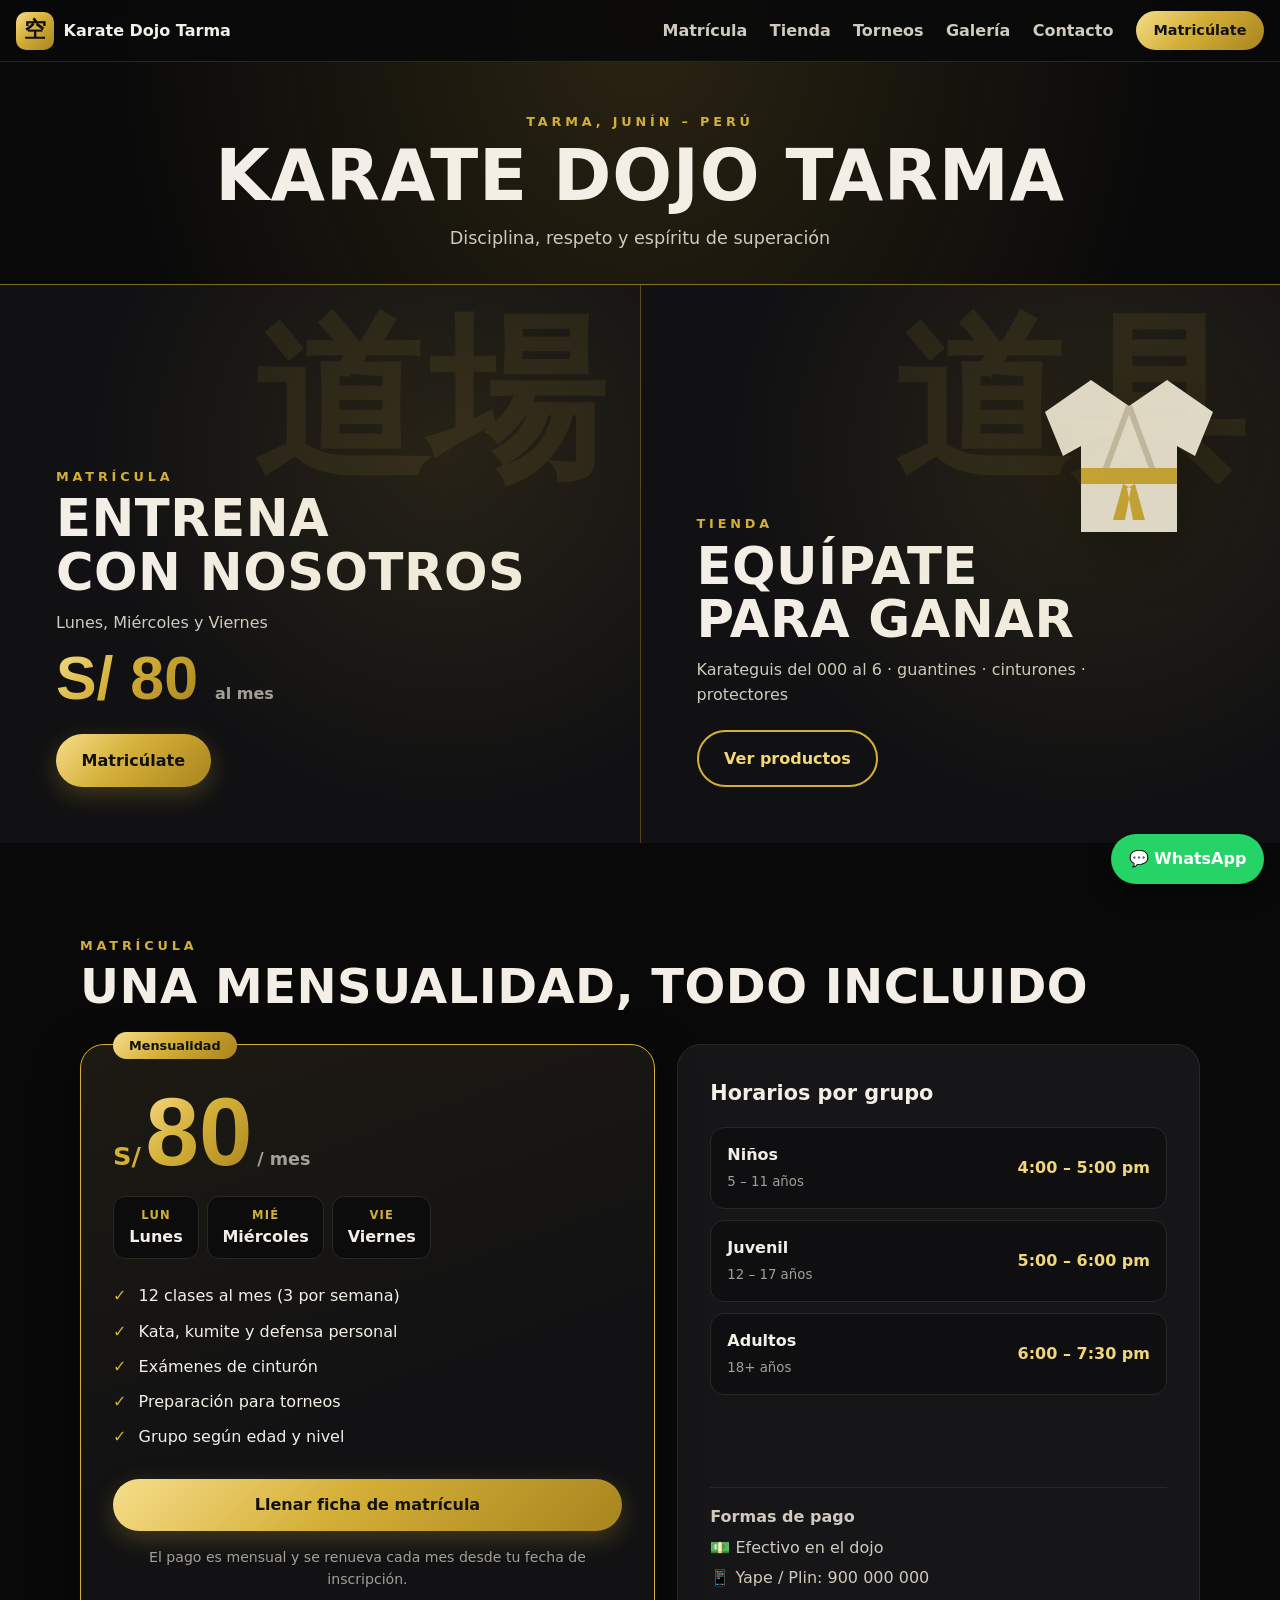
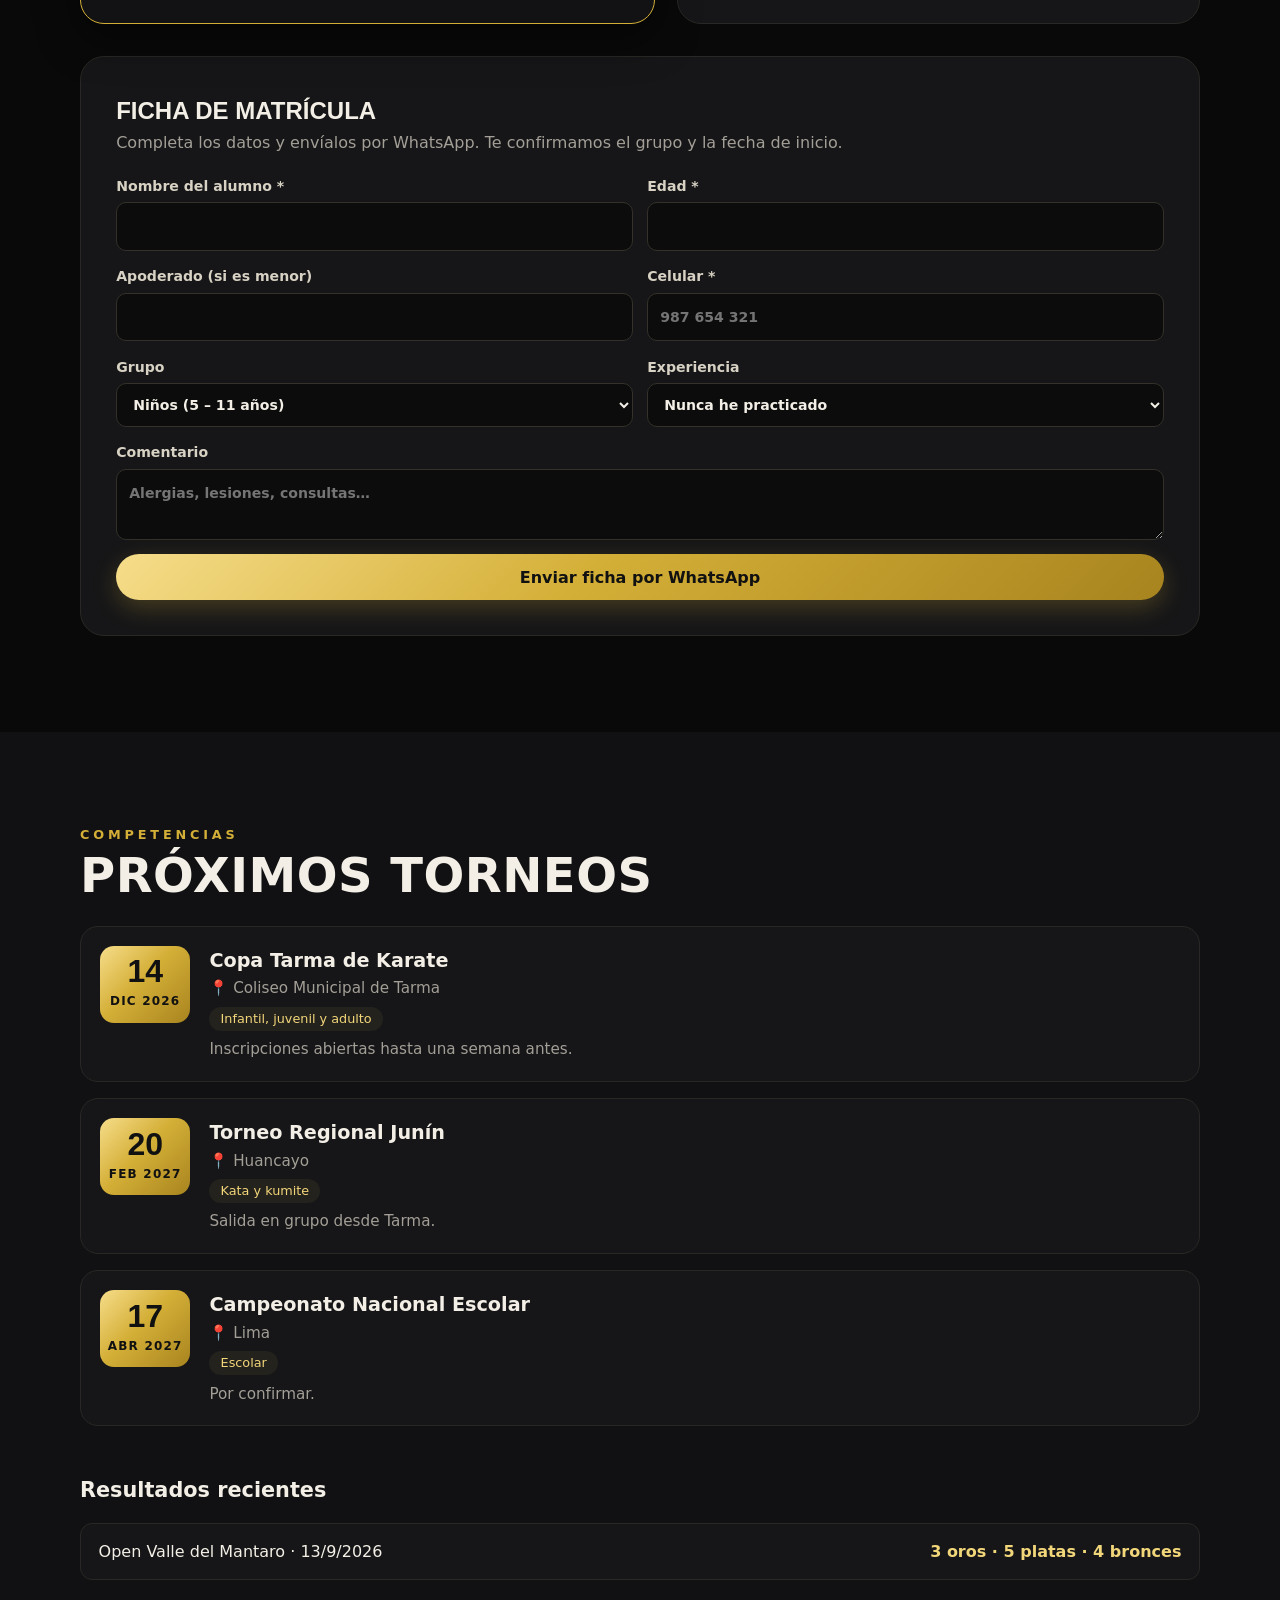
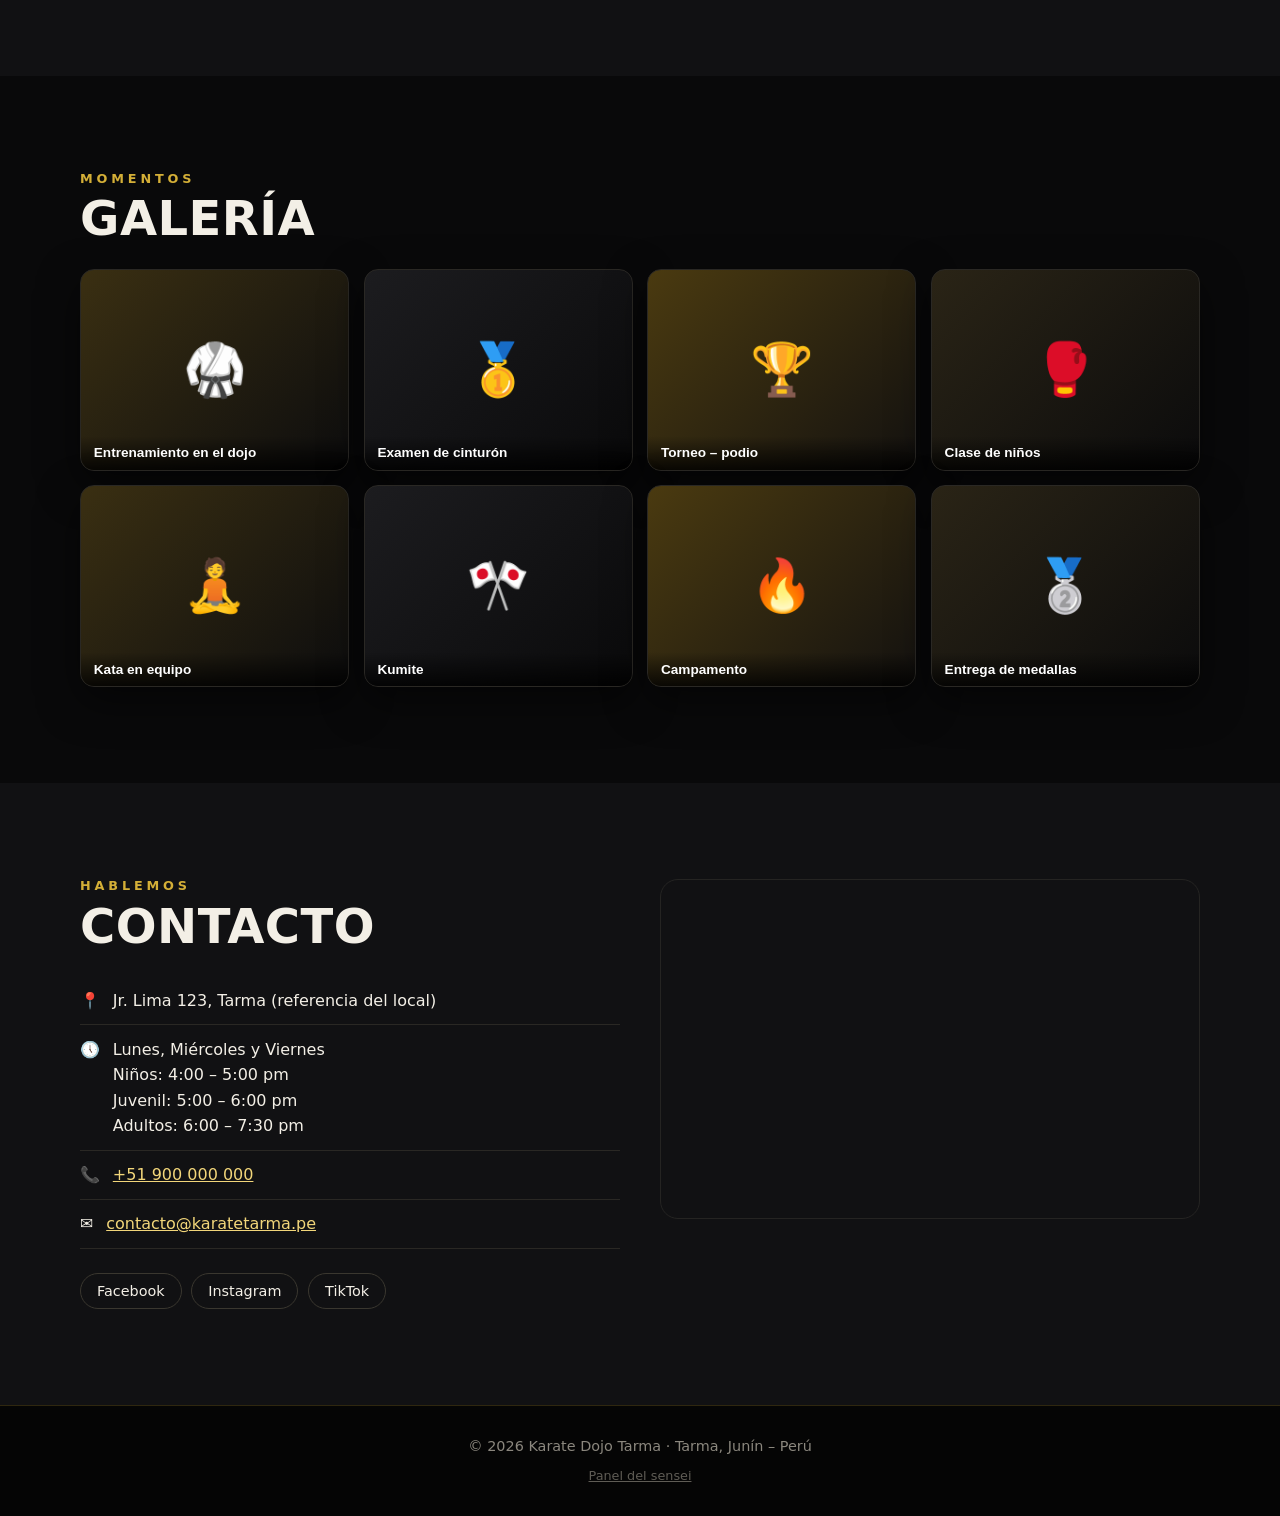
==== commit b45719a0: "Tema negro y dorado, tienda en página aparte y panel cifrado - Portada con dos entradas: matrícula (" ====
--- a/index.html
+++ b/index.html
@@ -3,74 +3,70 @@
 <head>
   <meta charset="utf-8">
   <meta name="viewport" content="width=device-width, initial-scale=1">
-  <title>Karate Tarma – Clases y tienda de karate</title>
-  <meta name="description" content="Academia de karate en Tarma, Junín. Clases lunes, miércoles y viernes por S/ 80 al mes. Tienda de karateguis, guantines, cinturones y protectores.">
-  <meta name="theme-color" content="#b3122a">
-  <link rel="icon" href="data:image/svg+xml,%3Csvg xmlns='http://www.w3.org/2000/svg' viewBox='0 0 100 100'%3E%3Crect width='100' height='100' rx='22' fill='%23b3122a'/%3E%3Ctext x='50' y='70' font-size='60' text-anchor='middle' fill='white'%3E空%3C/text%3E%3C/svg%3E">
+  <meta http-equiv="Content-Security-Policy" content="default-src 'self'; script-src 'self'; style-src 'self' 'unsafe-inline' https://fonts.googleapis.com; font-src https://fonts.gstatic.com; img-src 'self' data: https:; frame-src https://www.openstreetmap.org; connect-src 'none'; object-src 'none'; base-uri 'none'; form-action 'self'">
+  <meta name="referrer" content="no-referrer">
+  <title>Karate Tarma – Matrícula y clases</title>
+  <meta name="description" content="Academia de karate en Tarma, Junín. Matrícula abierta: clases lunes, miércoles y viernes por S/ 80 al mes.">
+  <meta name="theme-color" content="#09090a">
+  <link rel="icon" href="data:image/svg+xml,%3Csvg xmlns='http://www.w3.org/2000/svg' viewBox='0 0 100 100'%3E%3Crect width='100' height='100' rx='22' fill='%23d4af37'/%3E%3Ctext x='50' y='70' font-size='60' text-anchor='middle' fill='%23111'%3E空%3C/text%3E%3C/svg%3E">
+  <link rel="preconnect" href="https://fonts.googleapis.com">
+  <link rel="preconnect" href="https://fonts.gstatic.com" crossorigin>
+  <link rel="stylesheet" href="https://fonts.googleapis.com/css2?family=Oswald:wght@500;700&display=swap">
   <link rel="stylesheet" href="css/styles.css">
 </head>
 <body>
 
-<header class="nav" id="top">
-  <a class="brand" href="#inicio"><span class="logo">空</span><span id="brandName">Karate Tarma</span></a>
+<header class="nav">
+  <a class="brand" href="index.html"><span class="logo">空</span><span class="club-name">Karate Tarma</span></a>
   <button class="burger" id="burger" aria-label="Abrir menú" aria-expanded="false"><span></span><span></span><span></span></button>
   <nav id="menu">
-    <a href="#clases">Clases</a>
-    <a href="#tienda">Tienda</a>
+    <a href="#matricula">Matrícula</a>
+    <a href="tienda.html">Tienda</a>
     <a href="#torneos">Torneos</a>
     <a href="#galeria">Galería</a>
     <a href="#contacto">Contacto</a>
-    <a class="btn btn-sm" href="#clases">Inscríbete</a>
+    <a class="btn btn-sm" href="#ficha">Matricúlate</a>
   </nav>
 </header>
 
 <main>
-  <section class="hero" id="inicio">
-    <div class="hero-kanji" aria-hidden="true">空手</div>
-    <div class="wrap hero-in">
+  <!-- Portada: dos puertas, matrícula y tienda -->
+  <section class="hero2" id="inicio">
+    <div class="wrap hero2-top">
       <p class="eyebrow" id="heroCiudad">Tarma, Junín</p>
-      <h1>Forja tu <span>cuerpo</span>,<br>tu <span>mente</span> y tu <span>carácter</span></h1>
+      <h1><span class="club-name">Karate Tarma</span></h1>
       <p class="lead" id="heroLema"></p>
-      <div class="cta">
-        <a class="btn" href="#clases" id="ctaPrecio">Clases S/ 80 al mes</a>
-        <a class="btn btn-ghost" href="#tienda">Ver tienda</a>
-      </div>
-      <ul class="stats">
-        <li><b id="statPrecio">S/ 80</b><span>al mes</span></li>
-        <li><b id="statDias">Lun · Mié · Vie</b><span>3 clases por semana</span></li>
-        <li><b>Tienda</b><span>karateguis y protectores</span></li>
-      </ul>
+    </div>
+    <div class="doors">
+      <a class="door rv" href="#matricula">
+        <span class="door-k" aria-hidden="true">道場</span>
+        <small>Matrícula</small>
+        <h2>Entrena<br>con nosotros</h2>
+        <p id="doorDias">Lunes, miércoles y viernes</p>
+        <div class="door-price"><span class="gold" id="doorPrecio">S/ 80</span> <small>al mes</small></div>
+        <span class="btn">Matricúlate</span>
+      </a>
+      <a class="door rv" href="tienda.html">
+        <span class="door-k" aria-hidden="true">道具</span>
+        <svg class="door-art" viewBox="0 0 100 100" aria-hidden="true"><path d="M31 14 50 27 69 14 92 30 83 52 74 47V90H26V47l-9 5L8 30Z" fill="#f5f1e6"/><path d="M50 27 37 62M50 27l13 35" stroke="#cfc8b6" stroke-width="3" fill="none"/><rect x="26" y="58" width="48" height="8" fill="#d4af37"/><path d="M47 66 42 84h6l3-16zM53 66l5 18h-6l-3-16z" fill="#d4af37"/></svg>
+        <small>Tienda</small>
+        <h2>Equípate<br>para ganar</h2>
+        <p>Karateguis del 000 al 6 · guantines · cinturones · protectores</p>
+        <span class="btn btn-ghost">Ver productos</span>
+      </a>
     </div>
   </section>
 
-  <!-- Dos mundos: clases y tienda -->
-  <section class="split">
-    <a class="half half-dojo rv" href="#clases">
-      <span class="half-k" aria-hidden="true">道場</span>
-      <small>El dojo</small>
-      <h2>Entrena con nosotros</h2>
-      <p id="splitClases">Lunes, miércoles y viernes · S/ 80 al mes</p>
-      <span class="half-go">Ver horarios →</span>
-    </a>
-    <a class="half half-shop rv" href="#tienda">
-      <span class="half-k" aria-hidden="true">道具</span>
-      <small>La tienda</small>
-      <h2>Equípate para ganar</h2>
-      <p>Karateguis 000 al 6 · guantines · cinturones · protectores</p>
-      <span class="half-go">Ver productos →</span>
-    </a>
-  </section>
-
-  <section class="sec" id="clases">
+  <section class="sec" id="matricula">
     <div class="wrap">
-      <h2 class="title"><small>Clases</small>Una mensualidad, todo incluido</h2>
+      <h2 class="title"><small>Matrícula</small>Una mensualidad, todo incluido</h2>
       <div class="plan">
         <div class="plan-main rv">
           <span class="plan-tag">Mensualidad</span>
-          <div class="plan-price"><span>S/</span><b id="precioClase">80</b><small>/ mes</small></div>
+          <div class="plan-price"><span>S/</span><b class="gold" id="precioClase">80</b><small>/ mes</small></div>
           <div class="days" id="dias"></div>
           <ul class="check" id="incluye"></ul>
-          <a class="btn btn-block" id="btnInscribir" target="_blank" rel="noopener">Quiero inscribirme</a>
+          <a class="btn btn-block" href="#ficha">Llenar ficha de matrícula</a>
           <p class="plan-note" id="notaClases"></p>
         </div>
         <div class="plan-side rv">
@@ -83,24 +79,25 @@
           </div>
         </div>
       </div>
+
+      <form class="ficha rv" id="ficha">
+        <h3>Ficha de matrícula</h3>
+        <p>Completa los datos y envíalos por WhatsApp. Te confirmamos el grupo y la fecha de inicio.</p>
+        <div class="fgrid">
+          <label>Nombre del alumno *<input name="alumno" required autocomplete="off" maxlength="80"></label>
+          <label>Edad *<input name="edad" type="number" min="3" max="99" required></label>
+          <label>Apoderado (si es menor)<input name="apoderado" autocomplete="off" maxlength="80"></label>
+          <label>Celular *<input name="celular" type="tel" inputmode="tel" required maxlength="15" placeholder="987 654 321"></label>
+          <label>Grupo<select name="grupo" id="fichaGrupo"></select></label>
+          <label>Experiencia<select name="exp"><option>Nunca he practicado</option><option>Ya practiqué antes</option><option>Tengo cinturón de color</option></select></label>
+          <label class="full">Comentario<textarea name="comentario" rows="2" maxlength="300" placeholder="Alergias, lesiones, consultas…"></textarea></label>
+          <div class="full"><button class="btn btn-block" type="submit">Enviar ficha por WhatsApp</button></div>
+        </div>
+      </form>
     </div>
   </section>
 
-  <section class="sec shop" id="tienda">
-    <div class="wrap">
-      <h2 class="title"><small>Tienda</small>Equipo de karate</h2>
-      <p class="sub">Elige tu talla o color, agrega al pedido y envíalo por WhatsApp.</p>
-      <div class="filters" id="filtros"></div>
-      <div class="products" id="productos"></div>
-      <details class="sizes">
-        <summary>📏 Guía de tallas de karategi</summary>
-        <div class="sizes-tbl"><table><thead><tr><th>Talla</th><th>Estatura</th><th>Edad aprox.</th></tr></thead><tbody id="guia"></tbody></table></div>
-      </details>
-      <p class="note" id="notaTienda"></p>
-    </div>
-  </section>
-
-  <section class="sec dark" id="torneos">
+  <section class="sec alt" id="torneos">
     <div class="wrap">
       <h2 class="title"><small>Competencias</small>Próximos torneos</h2>
       <div class="timeline" id="listaTorneos"></div>
@@ -116,45 +113,26 @@
     </div>
   </section>
 
-  <section class="sec dark" id="contacto">
+  <section class="sec alt" id="contacto">
     <div class="wrap two">
       <div>
         <h2 class="title"><small>Hablemos</small>Contacto</h2>
         <ul class="info" id="info"></ul>
         <div class="social" id="social"></div>
       </div>
-      <form class="form" id="form">
-        <h3>Pide información</h3>
-        <label>Nombre<input name="nombre" required autocomplete="name"></label>
-        <label>Edad del alumno<input name="edad" type="number" min="3" max="99" required></label>
-        <label>Mensaje<textarea name="mensaje" rows="3" placeholder="Quiero inscribirme / más información"></textarea></label>
-        <button class="btn" type="submit">Enviar por WhatsApp</button>
-      </form>
+      <iframe class="map" id="mapa" title="Ubicación del dojo" loading="lazy"></iframe>
     </div>
-    <div class="wrap"><iframe class="map" id="mapa" title="Ubicación en Tarma" loading="lazy"></iframe></div>
   </section>
 </main>
 
 <footer><p id="foot"></p><a class="foot-link" href="panel.html">Panel del sensei</a></footer>
 
-<!-- Carrito -->
-<button class="cart-btn" id="cartBtn" aria-label="Ver pedido" hidden>🛒 <span id="cartCount">0</span></button>
 <a class="wa" id="waFloat" target="_blank" rel="noopener" aria-label="WhatsApp">💬 <span>WhatsApp</span></a>
-<div class="drawer-bg" id="drawerBg" hidden></div>
-<aside class="drawer" id="drawer" aria-label="Tu pedido" aria-hidden="true">
-  <div class="drawer-head"><h3>Tu pedido</h3><button id="drawerClose" aria-label="Cerrar">×</button></div>
-  <div class="drawer-body" id="cartList"></div>
-  <div class="drawer-foot">
-    <div class="total"><span>Total</span><b id="cartTotal">S/ 0</b></div>
-    <button class="btn btn-block" id="cartSend">Enviar pedido por WhatsApp</button>
-    <button class="link" id="cartClear">Vaciar pedido</button>
-  </div>
-</aside>
 <div class="toast" id="toast" role="status"></div>
-
 <div class="lightbox" id="lb" hidden><button id="lbClose" aria-label="Cerrar">×</button><div id="lbBody"></div><p id="lbCap"></p></div>
 
 <script src="js/datos.js"></script>
+<script src="js/comun.js"></script>
 <script src="js/app.js"></script>
 </body>
 </html>
--- a/css/styles.css
+++ b/css/styles.css
@@ -1,92 +1,203 @@
-:root{--red:#b3122a;--red2:#e11d48;--ink:#111114;--ink2:#1b1b20;--paper:#faf7f2;--mut:#6b6b73;--gold:#e8b53a;--r:18px;--sh:0 10px 30px rgba(0,0,0,.12)}
+/* ===== Tema negro y dorado ===== */
+:root{
+  --bg:#09090a;--bg2:#111113;--card:#161618;--card2:#1c1c1f;--line:#2a2824;
+  --gold:#d4af37;--gold2:#f2d67a;--gold3:#a8841f;--txt:#f3efe6;--mut:#a39f97;
+  --grad:linear-gradient(135deg,#f6dd8a 0%,#d4af37 45%,#a8841f 100%);
+  --r:18px;--sh:0 14px 40px rgba(0,0,0,.5);
+  /* alias usados por el panel */
+  --ink:#09090a;--ink2:#161618;--red:#d4af37;--red2:#f2d67a;--paper:#09090a
+}
 [hidden]{display:none!important}
 *{box-sizing:border-box;margin:0;padding:0}
 html{scroll-behavior:smooth;scroll-padding-top:70px}
-body{font-family:system-ui,-apple-system,"Segoe UI",Roboto,sans-serif;color:var(--ink);background:var(--paper);line-height:1.6;-webkit-text-size-adjust:100%}
+body{font-family:system-ui,-apple-system,"Segoe UI",Roboto,sans-serif;color:var(--txt);background:var(--bg);line-height:1.6;-webkit-text-size-adjust:100%}
+h1,h2,.title,.disp{font-family:"Oswald",system-ui,sans-serif;letter-spacing:.01em}
 img{max-width:100%;display:block}
+a{color:var(--gold2)}
 .wrap{width:min(1120px,100% - 32px);margin-inline:auto}
-.btn{display:inline-block;background:linear-gradient(135deg,var(--red),var(--red2));color:#fff;padding:.85rem 1.6rem;border-radius:999px;font-weight:700;text-decoration:none;border:0;cursor:pointer;font-size:1rem;box-shadow:0 8px 20px rgba(179,18,42,.35);transition:transform .2s}
-.btn:hover{transform:translateY(-2px)}
+.gold{background:var(--grad);-webkit-background-clip:text;background-clip:text;color:transparent}
+
+/* botones */
+.btn{display:inline-block;background:var(--grad);color:#111;padding:.85rem 1.6rem;border-radius:999px;font-weight:800;text-decoration:none;border:0;cursor:pointer;font-size:1rem;box-shadow:0 8px 24px rgba(212,175,55,.25);transition:transform .2s,box-shadow .2s;font-family:inherit}
+.btn:hover{transform:translateY(-2px);box-shadow:0 12px 30px rgba(212,175,55,.38)}
+.btn:disabled{opacity:.5;cursor:not-allowed;transform:none}
 .btn-sm{padding:.5rem 1.1rem;font-size:.9rem;box-shadow:none}
-.btn-ghost{background:transparent;border:2px solid #fff;box-shadow:none}
+.btn-ghost{background:transparent;border:2px solid var(--gold);color:var(--gold2);box-shadow:none}
+.btn-block{display:block;width:100%;text-align:center}
+.link{background:none;border:0;color:var(--mut);text-decoration:underline;cursor:pointer;font:inherit;font-size:.9rem;margin-top:.6rem}
 
 /* nav */
-.nav{position:fixed;inset:0 0 auto 0;z-index:50;display:flex;align-items:center;justify-content:space-between;padding:.7rem 1rem;background:rgba(17,17,20,.92);backdrop-filter:blur(8px);color:#fff}
-.brand{display:flex;align-items:center;gap:.6rem;color:#fff;text-decoration:none;font-weight:800}
-.logo{display:grid;place-items:center;width:38px;height:38px;border-radius:10px;background:var(--red);font-size:1.4rem}
+.nav{position:fixed;inset:0 0 auto 0;z-index:50;display:flex;align-items:center;justify-content:space-between;padding:.7rem 1rem;background:rgba(9,9,10,.9);backdrop-filter:blur(10px);border-bottom:1px solid rgba(212,175,55,.18)}
+.brand{display:flex;align-items:center;gap:.6rem;color:var(--txt);text-decoration:none;font-weight:800}
+.logo{display:grid;place-items:center;width:38px;height:38px;border-radius:10px;background:var(--grad);color:#111;font-size:1.35rem;font-weight:900}
 .nav nav{display:flex;align-items:center;gap:1.4rem}
-.nav nav a{color:#ddd;text-decoration:none;font-weight:600}
-.nav nav a:hover{color:#fff}
-.nav nav .btn{color:#fff}
+.nav nav a{color:#cfcabd;text-decoration:none;font-weight:600}
+.nav nav a:hover,.nav nav a.on{color:var(--gold2)}
+.nav nav .btn{color:#111}
 .burger{display:none;background:none;border:0;width:40px;height:40px;cursor:pointer;flex-direction:column;justify-content:center;gap:5px;align-items:center}
-.burger span{width:24px;height:3px;background:#fff;border-radius:2px}
-
-/* hero */
-.hero{position:relative;min-height:100svh;display:flex;align-items:center;color:#fff;overflow:hidden;
-  background:radial-gradient(circle at 80% 20%,rgba(225,29,72,.45),transparent 50%),linear-gradient(160deg,#0d0d10,#2a0a12 70%,#5b0f1e)}
-.hero-kanji{position:absolute;right:-2%;bottom:-6%;font-size:min(48vw,520px);font-weight:900;color:rgba(255,255,255,.05);line-height:1;pointer-events:none}
-.hero-in{position:relative;padding:6rem 0 3rem}
-.eyebrow{text-transform:uppercase;letter-spacing:.25em;color:var(--gold);font-weight:700;font-size:.85rem}
-.hero h1{font-size:clamp(2.2rem,7vw,4.6rem);line-height:1.08;margin:.6rem 0 1rem;font-weight:900}
-.hero h1 span{color:var(--red2)}
-.lead{font-size:1.15rem;max-width:560px;color:#e5e5ea}
-.cta{display:flex;flex-wrap:wrap;gap:.8rem;margin:1.8rem 0}
-.stats{display:flex;flex-wrap:wrap;gap:2rem;list-style:none;margin-top:2rem}
-.stats b{display:block;font-size:1.6rem;color:var(--gold)}
-.stats span{color:#bbb;font-size:.9rem}
-
-/* sections */
+.burger span{width:24px;height:3px;background:var(--gold);border-radius:2px}
+
+/* ===== portada con dos puertas ===== */
+.hero2{position:relative;padding:5.5rem 0 0;background:radial-gradient(ellipse at 50% 0%,rgba(212,175,55,.16),transparent 60%),var(--bg);overflow:hidden}
+.hero2-top{text-align:center;padding:1.5rem 0 2rem}
+.eyebrow{text-transform:uppercase;letter-spacing:.3em;color:var(--gold);font-weight:700;font-size:.8rem}
+.hero2 h1{font-size:clamp(2.3rem,7vw,4.4rem);line-height:1.05;margin:.5rem 0 .6rem;font-weight:700;text-transform:uppercase}
+.lead{font-size:1.1rem;color:#cfcabd;max-width:600px;margin-inline:auto}
+.doors{display:grid;grid-template-columns:1fr 1fr;gap:1px;background:rgba(212,175,55,.35);border-top:1px solid rgba(212,175,55,.35)}
+.door{position:relative;overflow:hidden;min-height:min(62vh,560px);padding:clamp(2rem,5vw,3.5rem);display:flex;flex-direction:column;justify-content:flex-end;text-decoration:none;color:var(--txt);background:var(--bg2);transition:background .35s}
+.door::after{content:"";position:absolute;inset:0;background:radial-gradient(circle at 70% 30%,rgba(212,175,55,.22),transparent 60%);opacity:.5;transition:opacity .35s;pointer-events:none}
+.door:hover::after{opacity:1}
+.door-k{position:absolute;top:.15em;right:.2em;font-size:clamp(6rem,15vw,11rem);font-weight:900;line-height:1;color:rgba(212,175,55,.09)}
+.door-art{position:absolute;top:12%;right:8%;width:clamp(110px,20vw,200px);opacity:.9;filter:drop-shadow(0 18px 30px rgba(0,0,0,.6));transition:transform .5s}
+.door:hover .door-art{transform:rotate(-4deg) scale(1.05)}
+.door small{text-transform:uppercase;letter-spacing:.3em;color:var(--gold);font-weight:700;font-size:.8rem}
+.door h2{font-size:clamp(2rem,4.5vw,3.2rem);line-height:1.05;text-transform:uppercase;margin:.3rem 0 .6rem;position:relative}
+.door p{color:#cfcabd;max-width:420px;position:relative}
+.door-price{font-family:"Oswald",sans-serif;font-size:clamp(2.6rem,6vw,3.8rem);font-weight:700;line-height:1;margin:.8rem 0 .2rem;position:relative}
+.door-price small{font-family:system-ui,sans-serif;letter-spacing:0;text-transform:none;color:var(--mut);font-size:1rem}
+.door .btn{margin-top:1.4rem;align-self:flex-start;position:relative}
+
+/* secciones */
 .sec{padding:clamp(3.5rem,8vw,6rem) 0}
-.sec.dark{background:var(--ink);color:#eee}
-.title{font-size:clamp(1.8rem,5vw,2.8rem);font-weight:900;line-height:1.15}
-.title small{display:block;color:var(--red);text-transform:uppercase;letter-spacing:.2em;font-size:.8rem;margin-bottom:.3rem}
-.dark .title small{color:var(--gold)}
+.sec.alt{background:var(--bg2)}
+.title{font-size:clamp(1.9rem,5vw,3rem);font-weight:700;line-height:1.1;text-transform:uppercase}
+.title small{display:block;color:var(--gold);letter-spacing:.3em;font-size:.8rem;margin-bottom:.4rem;font-family:system-ui,sans-serif;font-weight:700}
 .sub{color:var(--mut);margin:.6rem 0 2rem}
 .h3{margin:3rem 0 1rem;font-size:1.3rem}
+.note{margin-top:1.8rem;background:rgba(212,175,55,.08);border-left:4px solid var(--gold);padding:1rem 1.2rem;border-radius:10px;font-size:.95rem;color:#ddd6c5}
+.check{list-style:none}
+.check li{padding:.3rem 0 .3rem 1.6rem;position:relative}
+.check li::before{content:"✓";position:absolute;left:0;color:var(--gold);font-weight:900}
+
+/* ===== matrícula ===== */
+.plan{display:grid;grid-template-columns:1.1fr 1fr;gap:1.4rem;margin-top:2rem}
+.plan-main{position:relative;background:linear-gradient(160deg,#1d1a12,#121214 60%);border-radius:24px;padding:2rem;box-shadow:var(--sh);border:1px solid var(--gold)}
+.plan-tag{position:absolute;top:-13px;left:2rem;background:var(--grad);color:#111;font-weight:800;font-size:.8rem;padding:.2rem 1rem;border-radius:99px}
+.plan-price{display:flex;align-items:baseline;gap:.3rem;margin:.4rem 0 1rem}
+.plan-price span{font-size:1.6rem;font-weight:800;color:var(--gold)}
+.plan-price b{font-family:"Oswald",sans-serif;font-size:clamp(4.2rem,12vw,6rem);line-height:1;font-weight:700}
+.plan-price small{color:var(--mut);font-size:1.1rem;font-weight:600}
+.days{display:flex;flex-wrap:wrap;gap:.5rem;margin-bottom:1.2rem}
+.day{background:#0c0c0d;border:1px solid var(--line);border-radius:12px;padding:.55rem .9rem;font-weight:800;text-align:center;min-width:86px}
+.day small{display:block;color:var(--gold);font-size:.72rem;letter-spacing:.1em;text-transform:uppercase}
+.plan-main .check{margin-bottom:1.5rem}
+.plan-note{color:var(--mut);font-size:.88rem;margin-top:.9rem;text-align:center}
+.plan-side{background:var(--card);border:1px solid var(--line);border-radius:24px;padding:2rem;display:flex;flex-direction:column;gap:1rem}
+.plan-side h3{font-size:1.3rem}
+.hours{display:grid;gap:.7rem}
+.hour{display:flex;justify-content:space-between;align-items:center;gap:1rem;background:#0f0f11;border:1px solid var(--line);border-radius:14px;padding:.9rem 1rem}
+.hour b{display:block}
+.hour small{color:var(--mut)}
+.hour span{color:var(--gold2);font-weight:800;white-space:nowrap}
+.pay{margin-top:auto;display:grid;gap:.3rem;border-top:1px solid var(--line);padding-top:1rem;color:#cfcabd}
+.ficha{margin-top:2rem;background:var(--card);border:1px solid var(--line);border-radius:24px;padding:clamp(1.3rem,4vw,2.2rem)}
+.ficha h3{font-family:"Oswald",sans-serif;text-transform:uppercase;font-size:1.5rem}
+.ficha p{color:var(--mut);margin-bottom:1.2rem}
+
+/* formularios */
+.fgrid{display:grid;grid-template-columns:1fr 1fr;gap:.9rem}
+.fgrid .full{grid-column:1/-1}
+.form label,.ficha label{display:grid;gap:.3rem;font-weight:600;font-size:.88rem;color:#d8d2c4}
+.form input,.form textarea,.form select,.ficha input,.ficha textarea,.ficha select{padding:.75rem;border-radius:10px;border:1px solid #34312a;background:#0c0c0d;color:var(--txt);font:inherit;width:100%}
+input:focus,textarea:focus,select:focus{outline:2px solid var(--gold)}
 
 /* torneos */
 .timeline{display:grid;gap:1rem;margin-top:1.5rem}
-.t{display:grid;grid-template-columns:90px 1fr;gap:1.2rem;background:var(--ink2);border-radius:var(--r);padding:1.2rem;border:1px solid #2c2c34}
-.date{background:linear-gradient(135deg,var(--red),var(--red2));border-radius:14px;text-align:center;padding:.6rem .2rem;color:#fff;align-self:start}
-.date b{display:block;font-size:2rem;line-height:1}
-.date span{font-size:.8rem;text-transform:uppercase;letter-spacing:.1em}
+.t{display:grid;grid-template-columns:90px 1fr;gap:1.2rem;background:var(--card);border-radius:var(--r);padding:1.2rem;border:1px solid var(--line)}
+.date{background:var(--grad);border-radius:14px;text-align:center;padding:.6rem .2rem;color:#111;align-self:start}
+.date b{display:block;font-size:2rem;line-height:1;font-family:"Oswald",sans-serif}
+.date span{font-size:.75rem;text-transform:uppercase;letter-spacing:.1em;font-weight:700}
 .t h3{font-size:1.2rem}
-.t p{color:#b9b9c2;font-size:.95rem}
-.tag{display:inline-block;background:#2f2f38;border-radius:99px;padding:.1rem .7rem;font-size:.8rem;margin:.4rem .3rem 0 0}
-.empty{color:#aaa;padding:1rem;border:2px dashed #444;border-radius:var(--r)}
+.t p{color:var(--mut);font-size:.95rem}
+.tag{display:inline-block;background:#24221d;color:var(--gold2);border-radius:99px;padding:.1rem .7rem;font-size:.8rem;margin:.4rem .3rem 0 0}
+.empty{color:var(--mut);padding:1rem;border:2px dashed var(--line);border-radius:var(--r)}
 .results{display:grid;gap:.7rem}
-.r{background:var(--ink2);border-radius:12px;padding:.9rem 1.1rem;display:flex;flex-wrap:wrap;justify-content:space-between;gap:.4rem}
-.r b{color:var(--gold)}
+.r{background:var(--card);border:1px solid var(--line);border-radius:12px;padding:.9rem 1.1rem;display:flex;flex-wrap:wrap;justify-content:space-between;gap:.4rem}
+.r b{color:var(--gold2)}
 
 /* galería */
 .grid{display:grid;grid-template-columns:repeat(auto-fill,minmax(230px,1fr));gap:.9rem;margin-top:1.5rem}
-.ph{position:relative;aspect-ratio:4/3;border-radius:14px;overflow:hidden;cursor:pointer;border:0;padding:0;background:#ddd;box-shadow:var(--sh)}
+.ph{position:relative;aspect-ratio:4/3;border-radius:14px;overflow:hidden;cursor:pointer;border:1px solid var(--line);padding:0;background:#222;box-shadow:var(--sh)}
 .ph img{width:100%;height:100%;object-fit:cover;transition:transform .4s}
 .ph:hover img{transform:scale(1.08)}
 .ph.fake{display:grid;place-items:center;color:#fff;font-size:3.2rem}
-.ph span{position:absolute;inset:auto 0 0 0;padding:.6rem .8rem;color:#fff;font-size:.85rem;font-weight:600;text-align:left;background:linear-gradient(transparent,rgba(0,0,0,.75))}
-.lightbox{position:fixed;inset:0;z-index:100;background:rgba(0,0,0,.92);display:flex;flex-direction:column;align-items:center;justify-content:center;padding:1rem;color:#fff}
-.lightbox[hidden]{display:none}
+.ph span{position:absolute;inset:auto 0 0 0;padding:.6rem .8rem;color:#fff;font-size:.85rem;font-weight:600;text-align:left;background:linear-gradient(transparent,rgba(0,0,0,.8))}
+.lightbox{position:fixed;inset:0;z-index:100;background:rgba(0,0,0,.94);display:flex;flex-direction:column;align-items:center;justify-content:center;padding:1rem;color:#fff}
 .lightbox img{max-height:80vh;border-radius:10px}
 .lightbox .big{width:min(90vw,600px);aspect-ratio:4/3;border-radius:14px;display:grid;place-items:center;font-size:6rem}
 #lbClose{position:absolute;top:10px;right:18px;background:none;border:0;color:#fff;font-size:2.6rem;cursor:pointer}
 #lbCap{margin-top:.8rem}
 
 /* contacto */
-.two{display:grid;grid-template-columns:1fr 1fr;gap:2.5rem}
+.two{display:grid;grid-template-columns:1fr 1fr;gap:2.5rem;align-items:start}
 .info{list-style:none;margin:1.5rem 0}
-.info li{padding:.6rem 0;border-bottom:1px solid #2c2c34;display:flex;gap:.8rem}
-.info a{color:var(--gold)}
+.info li{padding:.7rem 0;border-bottom:1px solid var(--line);display:flex;gap:.8rem}
 .social{display:flex;gap:.6rem;flex-wrap:wrap}
-.social a{color:#fff;border:1px solid #444;border-radius:99px;padding:.35rem 1rem;text-decoration:none;font-size:.9rem}
-.social a:hover{background:var(--red);border-color:var(--red)}
-.form{background:var(--ink2);padding:1.6rem;border-radius:var(--r);display:grid;gap:1rem;align-self:start}
-.form label{display:grid;gap:.3rem;font-weight:600;font-size:.9rem}
-.form input,.form textarea{padding:.75rem;border-radius:10px;border:1px solid #3a3a44;background:#121216;color:#fff;font:inherit}
-.form input:focus,.form textarea:focus{outline:2px solid var(--red2)}
-.map{width:100%;height:320px;border:0;border-radius:var(--r);margin-top:2.5rem;filter:grayscale(.3)}
-footer{background:#08080a;color:#999;text-align:center;padding:1.8rem 1rem;font-size:.9rem}
-.wa{position:fixed;right:16px;bottom:16px;z-index:60;background:#25d366;color:#fff;text-decoration:none;font-weight:700;padding:.75rem 1.1rem;border-radius:99px;box-shadow:0 8px 22px rgba(0,0,0,.3)}
+.social a{color:var(--txt);border:1px solid #3a372f;border-radius:99px;padding:.35rem 1rem;text-decoration:none;font-size:.9rem}
+.social a:hover{background:var(--gold);border-color:var(--gold);color:#111}
+.map{width:100%;height:340px;border:1px solid var(--line);border-radius:var(--r);filter:grayscale(.6) contrast(1.05)}
+footer{background:#050505;border-top:1px solid rgba(212,175,55,.2);color:#8b877e;text-align:center;padding:1.8rem 1rem;font-size:.9rem}
+footer .foot-link{display:inline-block;margin-top:.5rem;color:#5f5c55;font-size:.8rem}
+.wa{position:fixed;right:16px;bottom:16px;z-index:60;background:#25d366;color:#fff;text-decoration:none;font-weight:700;padding:.75rem 1.1rem;border-radius:99px;box-shadow:0 8px 22px rgba(0,0,0,.4)}
+.toast{position:fixed;left:50%;bottom:24px;transform:translate(-50%,200%);opacity:0;background:#1c1a14;border:1px solid var(--gold);color:var(--txt);padding:.7rem 1.2rem;border-radius:99px;z-index:120;font-weight:700;transition:transform .3s,opacity .3s;pointer-events:none;max-width:calc(100% - 32px);text-align:center}
+.toast.show{transform:translate(-50%,0);opacity:1}
+
+/* ===== tienda ===== */
+.shop-hero{padding:6.5rem 0 2.5rem;background:radial-gradient(ellipse at 80% 0%,rgba(212,175,55,.18),transparent 55%),var(--bg);border-bottom:1px solid var(--line);position:relative;overflow:hidden}
+.shop-hero .door-k{top:auto;bottom:-.15em}
+.shop-hero h1{font-size:clamp(2.4rem,7vw,4.2rem);text-transform:uppercase;line-height:1.05;margin:.4rem 0 .6rem}
+.shop-hero p{color:#cfcabd;max-width:560px}
+.shop-hero .cta{display:flex;gap:.7rem;flex-wrap:wrap;margin-top:1.4rem}
+.filters{display:flex;gap:.5rem;overflow-x:auto;padding-bottom:.4rem;margin-bottom:1.4rem;scrollbar-width:none}
+.chip{border:1px solid #3a372f;background:var(--card);border-radius:99px;padding:.45rem 1.05rem;font:inherit;font-weight:700;font-size:.9rem;cursor:pointer;white-space:nowrap;color:var(--txt)}
+.chip.on{background:var(--grad);border-color:var(--gold);color:#111}
+.products{display:grid;grid-template-columns:repeat(auto-fill,minmax(250px,1fr));gap:1.2rem}
+.prod{background:var(--card);border:1px solid var(--line);border-radius:20px;overflow:hidden;box-shadow:var(--sh);display:flex;flex-direction:column;transition:border-color .3s}
+.prod:hover{border-color:rgba(212,175,55,.6)}
+.prod-img{position:relative;aspect-ratio:5/4;display:grid;place-items:center;background:radial-gradient(circle at 50% 38%,#2e2a1f,#0d0d0e 72%)}
+.prod-img svg{width:58%;height:auto;filter:drop-shadow(0 14px 20px rgba(0,0,0,.6));transition:transform .4s}
+.prod:hover .prod-img svg{transform:scale(1.06) rotate(-3deg)}
+.prod-img img{width:100%;height:100%;object-fit:cover}
+.badge{position:absolute;top:12px;left:12px;background:var(--grad);color:#111;font-weight:800;font-size:.7rem;padding:.2rem .7rem;border-radius:99px;text-transform:uppercase;letter-spacing:.05em}
+.prod-body{padding:1.1rem 1.2rem 1.3rem;display:flex;flex-direction:column;gap:.6rem;flex:1}
+.prod-body h3{font-size:1.1rem;line-height:1.25}
+.prod-body p{color:var(--mut);font-size:.9rem}
+.prod-price{font-family:"Oswald",sans-serif;font-size:1.8rem;font-weight:700;color:var(--gold2)}
+.prod-price small{font-family:system-ui,sans-serif;font-size:.8rem;color:var(--mut);font-weight:600}
+.opt-l{font-size:.75rem;font-weight:800;text-transform:uppercase;letter-spacing:.08em;color:var(--mut)}
+.opts{display:flex;flex-wrap:wrap;gap:.35rem}
+.opt{min-width:42px;border:1px solid #3a372f;background:#0f0f11;border-radius:10px;padding:.35rem .55rem;font:inherit;font-weight:800;font-size:.85rem;cursor:pointer;color:var(--txt)}
+.opt.on{border-color:var(--gold);background:var(--gold);color:#111}
+.opt .dot{display:inline-block;width:10px;height:10px;border-radius:50%;margin-right:.3rem;vertical-align:-1px;border:1px solid rgba(255,255,255,.3)}
+.prod .btn{margin-top:auto}
+.sizes{margin-top:1.8rem;background:var(--card);border:1px solid var(--line);border-radius:16px;padding:1rem 1.2rem}
+.sizes summary{cursor:pointer;font-weight:800}
+.sizes-tbl{overflow-x:auto;margin-top:.8rem}
+.sizes table{width:100%;border-collapse:collapse;font-size:.92rem}
+.sizes th,.sizes td{padding:.5rem .6rem;text-align:left;border-bottom:1px solid var(--line)}
+.sizes th{color:var(--mut);font-size:.75rem;text-transform:uppercase;letter-spacing:.06em}
+.sizes td:first-child{font-weight:900;color:var(--gold2)}
+
+/* carrito */
+.cart-btn{position:fixed;right:16px;bottom:78px;z-index:60;background:var(--grad);color:#111;border:0;font:inherit;font-weight:800;padding:.75rem 1.1rem;border-radius:99px;box-shadow:0 8px 22px rgba(0,0,0,.5);cursor:pointer}
+.cart-btn span{background:#111;color:var(--gold2);border-radius:99px;padding:.05rem .5rem;margin-left:.2rem}
+.cart-btn.bump{animation:bump .4s}
+@keyframes bump{50%{transform:scale(1.15)}}
+.drawer-bg{position:fixed;inset:0;background:rgba(0,0,0,.6);z-index:90}
+.drawer{position:fixed;top:0;right:0;bottom:0;width:min(400px,100%);background:#111113;border-left:1px solid var(--line);z-index:95;display:flex;flex-direction:column;transform:translateX(100%);transition:transform .3s,visibility .3s;visibility:hidden}
+.drawer.open{transform:none;visibility:visible;box-shadow:-10px 0 40px rgba(0,0,0,.6)}
+.drawer-head{display:flex;justify-content:space-between;align-items:center;padding:1rem 1.2rem;border-bottom:1px solid var(--line)}
+.drawer-head button{background:none;border:0;color:var(--txt);font-size:2rem;cursor:pointer;line-height:1}
+.drawer-body{flex:1;overflow-y:auto;padding:1rem 1.2rem;display:grid;gap:.8rem;align-content:start}
+.ci{display:grid;grid-template-columns:1fr auto;gap:.3rem .8rem;border-bottom:1px solid var(--line);padding-bottom:.8rem}
+.ci small{color:var(--mut)}
+.ci .qty{display:flex;align-items:center;gap:.5rem}
+.ci .qty button{width:30px;height:30px;border-radius:8px;border:1px solid #3a372f;background:#0c0c0d;color:var(--txt);font-weight:800;cursor:pointer}
+.ci .sub{color:var(--gold2);font-weight:800;text-align:right;margin:0}
+.drawer-foot{padding:1rem 1.2rem;border-top:1px solid var(--line);text-align:center}
+.total{display:flex;justify-content:space-between;font-size:1.2rem;margin-bottom:.8rem}
+.total b{color:var(--gold2)}
+.empty-cart{color:var(--mut);text-align:center;padding:2rem 0}
 
 /* animación */
 .rv{opacity:0;transform:translateY(24px);transition:.7s}
@@ -96,122 +207,19 @@
 /* móvil */
 @media(max-width:820px){
   .burger{display:flex}
-  .nav nav{position:absolute;top:100%;left:0;right:0;flex-direction:column;background:#111114;padding:1rem;gap:1rem;display:none}
+  .nav nav{position:absolute;top:100%;left:0;right:0;flex-direction:column;background:#0b0b0c;border-bottom:1px solid var(--line);padding:1rem;gap:1rem;display:none}
   .nav nav.open{display:flex}
-  .two{grid-template-columns:1fr}
+  .doors,.plan,.two,.fgrid{grid-template-columns:1fr}
+  .door{min-height:360px}
   .t{grid-template-columns:72px 1fr}
   .wa span{display:none}
   .grid{grid-template-columns:repeat(2,1fr);gap:.6rem}
   .ph.fake{font-size:2.4rem}
-}
-
-/* ===== utilidades ===== */
-.btn-block{display:block;width:100%;text-align:center}
-.link{background:none;border:0;color:var(--mut);text-decoration:underline;cursor:pointer;font:inherit;font-size:.9rem;margin-top:.6rem}
-.note{margin-top:1.8rem;background:#fff3d6;border-left:5px solid var(--gold);padding:1rem 1.2rem;border-radius:10px;font-size:.95rem}
-.check{list-style:none}
-.check li{padding:.3rem 0 .3rem 1.6rem;position:relative}
-.check li::before{content:"✓";position:absolute;left:0;color:var(--red);font-weight:900}
-
-/* ===== dos mundos ===== */
-.split{display:grid;grid-template-columns:1fr 1fr}
-.half{position:relative;overflow:hidden;padding:clamp(2.5rem,6vw,4.5rem) clamp(1.2rem,5vw,4rem);color:#fff;text-decoration:none;min-height:300px;display:flex;flex-direction:column;justify-content:flex-end;transition:filter .3s}
-.half:hover{filter:brightness(1.12)}
-.half-dojo{background:linear-gradient(135deg,#b3122a,#5b0f1e)}
-.half-shop{background:linear-gradient(135deg,#17171c,#2d2d36)}
-.half-k{position:absolute;top:-.1em;right:.1em;font-size:clamp(6rem,16vw,11rem);font-weight:900;color:rgba(255,255,255,.08);line-height:1}
-.half small{text-transform:uppercase;letter-spacing:.25em;color:var(--gold);font-weight:700;font-size:.8rem}
-.half h2{font-size:clamp(1.7rem,4vw,2.6rem);font-weight:900;line-height:1.1;margin:.3rem 0 .5rem}
-.half p{color:#e8e8ee;max-width:420px}
-.half-go{margin-top:1.2rem;font-weight:800;color:var(--gold)}
-
-/* ===== plan mensual ===== */
-.plan{display:grid;grid-template-columns:1.1fr 1fr;gap:1.4rem;margin-top:2rem}
-.plan-main{position:relative;background:#fff;border-radius:24px;padding:2rem;box-shadow:var(--sh);border:2px solid var(--red)}
-.plan-tag{position:absolute;top:-13px;left:2rem;background:var(--red);color:#fff;font-weight:700;font-size:.8rem;padding:.2rem 1rem;border-radius:99px}
-.plan-price{display:flex;align-items:baseline;gap:.3rem;color:var(--red);margin:.4rem 0 1rem}
-.plan-price span{font-size:1.6rem;font-weight:800}
-.plan-price b{font-size:clamp(4rem,12vw,5.5rem);line-height:1;font-weight:900}
-.plan-price small{color:var(--mut);font-size:1.1rem;font-weight:600}
-.days{display:flex;flex-wrap:wrap;gap:.5rem;margin-bottom:1.2rem}
-.day{background:var(--ink);color:#fff;border-radius:12px;padding:.55rem .9rem;font-weight:800;text-align:center;min-width:86px}
-.day small{display:block;color:var(--gold);font-size:.72rem;letter-spacing:.1em;text-transform:uppercase}
-.plan-main .check{margin-bottom:1.5rem}
-.plan-note{color:var(--mut);font-size:.88rem;margin-top:.9rem;text-align:center}
-.plan-side{background:var(--ink);color:#eee;border-radius:24px;padding:2rem;display:flex;flex-direction:column;gap:1rem}
-.plan-side h3{font-size:1.3rem}
-.hours{display:grid;gap:.7rem}
-.hour{display:flex;justify-content:space-between;align-items:center;gap:1rem;background:var(--ink2);border:1px solid #2c2c34;border-radius:14px;padding:.9rem 1rem}
-.hour b{display:block}
-.hour small{color:#9a9aa5}
-.hour span{color:var(--gold);font-weight:800;white-space:nowrap}
-.pay{margin-top:auto;display:grid;gap:.3rem;border-top:1px solid #2c2c34;padding-top:1rem;color:#cfcfd6}
-.pay b{color:#fff}
-
-/* ===== tienda ===== */
-.shop{background:linear-gradient(180deg,#f2eee7,var(--paper))}
-.filters{display:flex;gap:.5rem;overflow-x:auto;padding-bottom:.4rem;margin-bottom:1.2rem;scrollbar-width:none}
-.chip{border:2px solid #d9d4cb;background:#fff;border-radius:99px;padding:.45rem 1rem;font:inherit;font-weight:700;font-size:.9rem;cursor:pointer;white-space:nowrap;color:var(--ink)}
-.chip.on{background:var(--ink);border-color:var(--ink);color:#fff}
-.products{display:grid;grid-template-columns:repeat(auto-fill,minmax(250px,1fr));gap:1.2rem}
-.prod{background:#fff;border-radius:20px;overflow:hidden;box-shadow:var(--sh);display:flex;flex-direction:column}
-.prod-img{position:relative;aspect-ratio:5/4;display:grid;place-items:center;background:radial-gradient(circle at 50% 40%,#3a3a45,#141418)}
-.prod-img svg{width:58%;height:auto;filter:drop-shadow(0 12px 18px rgba(0,0,0,.45));transition:transform .4s,color .3s}
-.prod:hover .prod-img svg{transform:scale(1.06) rotate(-3deg)}
-.prod-img img{width:100%;height:100%;object-fit:cover}
-.badge{position:absolute;top:12px;left:12px;background:var(--gold);color:var(--ink);font-weight:800;font-size:.72rem;padding:.2rem .7rem;border-radius:99px;text-transform:uppercase;letter-spacing:.05em}
-.prod-body{padding:1.1rem 1.2rem 1.3rem;display:flex;flex-direction:column;gap:.6rem;flex:1}
-.prod-body h3{font-size:1.1rem;line-height:1.25}
-.prod-body p{color:var(--mut);font-size:.9rem}
-.prod-price{font-size:1.7rem;font-weight:900;color:var(--red)}
-.prod-price small{font-size:.85rem;color:var(--mut);font-weight:600}
-.opt-l{font-size:.78rem;font-weight:800;text-transform:uppercase;letter-spacing:.08em;color:var(--mut)}
-.opts{display:flex;flex-wrap:wrap;gap:.35rem}
-.opt{min-width:42px;border:2px solid #e2ddd4;background:#fff;border-radius:10px;padding:.35rem .55rem;font:inherit;font-weight:800;font-size:.85rem;cursor:pointer;color:var(--ink)}
-.opt.on{border-color:var(--red);background:var(--red);color:#fff}
-.opt .dot{display:inline-block;width:10px;height:10px;border-radius:50%;margin-right:.3rem;vertical-align:-1px;border:1px solid rgba(0,0,0,.25)}
-.prod .btn{margin-top:auto}
-.sizes{margin-top:1.8rem;background:#fff;border-radius:16px;box-shadow:var(--sh);padding:1rem 1.2rem}
-.sizes summary{cursor:pointer;font-weight:800}
-.sizes-tbl{overflow-x:auto;margin-top:.8rem}
-.sizes table{width:100%;border-collapse:collapse;font-size:.92rem}
-.sizes th,.sizes td{padding:.5rem .6rem;text-align:left;border-bottom:1px solid #eee}
-.sizes th{color:var(--mut);font-size:.78rem;text-transform:uppercase;letter-spacing:.06em}
-.sizes td:first-child{font-weight:900;color:var(--red)}
-
-/* ===== carrito ===== */
-.cart-btn{position:fixed;right:16px;bottom:78px;z-index:60;background:var(--ink);color:#fff;border:0;font:inherit;font-weight:800;padding:.75rem 1.1rem;border-radius:99px;box-shadow:0 8px 22px rgba(0,0,0,.35);cursor:pointer}
-.cart-btn span{background:var(--red);border-radius:99px;padding:.05rem .5rem;margin-left:.2rem}
-.cart-btn.bump{animation:bump .4s}
-@keyframes bump{50%{transform:scale(1.15)}}
-.drawer-bg{position:fixed;inset:0;background:rgba(0,0,0,.5);z-index:90}
-.drawer{position:fixed;top:0;right:0;bottom:0;width:min(400px,100%);background:#fff;z-index:95;display:flex;flex-direction:column;transform:translateX(100%);transition:transform .3s,visibility .3s;visibility:hidden}
-.drawer.open{transform:none;visibility:visible;box-shadow:-10px 0 30px rgba(0,0,0,.2)}
-.drawer-head{display:flex;justify-content:space-between;align-items:center;padding:1rem 1.2rem;border-bottom:1px solid #eee}
-.drawer-head button{background:none;border:0;font-size:2rem;cursor:pointer;line-height:1}
-.drawer-body{flex:1;overflow-y:auto;padding:1rem 1.2rem;display:grid;gap:.8rem;align-content:start}
-.ci{display:grid;grid-template-columns:1fr auto;gap:.3rem .8rem;border-bottom:1px solid #f0f0f0;padding-bottom:.8rem}
-.ci b{font-size:.95rem}
-.ci small{color:var(--mut)}
-.ci .qty{display:flex;align-items:center;gap:.4rem}
-.ci .qty button{width:30px;height:30px;border-radius:8px;border:1px solid #ddd;background:#fff;font-weight:800;cursor:pointer}
-.ci .sub{color:var(--red);font-weight:800;text-align:right;margin:0}
-.drawer-foot{padding:1rem 1.2rem;border-top:1px solid #eee;text-align:center}
-.total{display:flex;justify-content:space-between;font-size:1.2rem;margin-bottom:.8rem}
-.total b{color:var(--red)}
-.empty-cart{color:var(--mut);text-align:center;padding:2rem 0}
-.toast{position:fixed;left:50%;bottom:24px;transform:translate(-50%,200%);opacity:0;background:var(--ink);color:#fff;padding:.7rem 1.2rem;border-radius:99px;z-index:120;font-weight:700;transition:transform .3s;pointer-events:none;max-width:calc(100% - 32px);text-align:center}
-.toast.show{transform:translate(-50%,0);opacity:1}
-footer .foot-link{display:inline-block;margin-top:.5rem;color:#666;font-size:.8rem}
-
-@media(max-width:820px){
-  .split,.plan{grid-template-columns:1fr}
-  .half{min-height:230px}
   .products{grid-template-columns:repeat(2,1fr);gap:.7rem}
   .prod-body{padding:.8rem}
   .prod-body h3{font-size:.95rem}
   .prod-body p{display:none}
-  .prod-price{font-size:1.3rem}
+  .prod-price{font-size:1.4rem}
   .opt{min-width:36px;padding:.3rem .4rem;font-size:.78rem}
   .plan-main,.plan-side{padding:1.5rem}
 }
